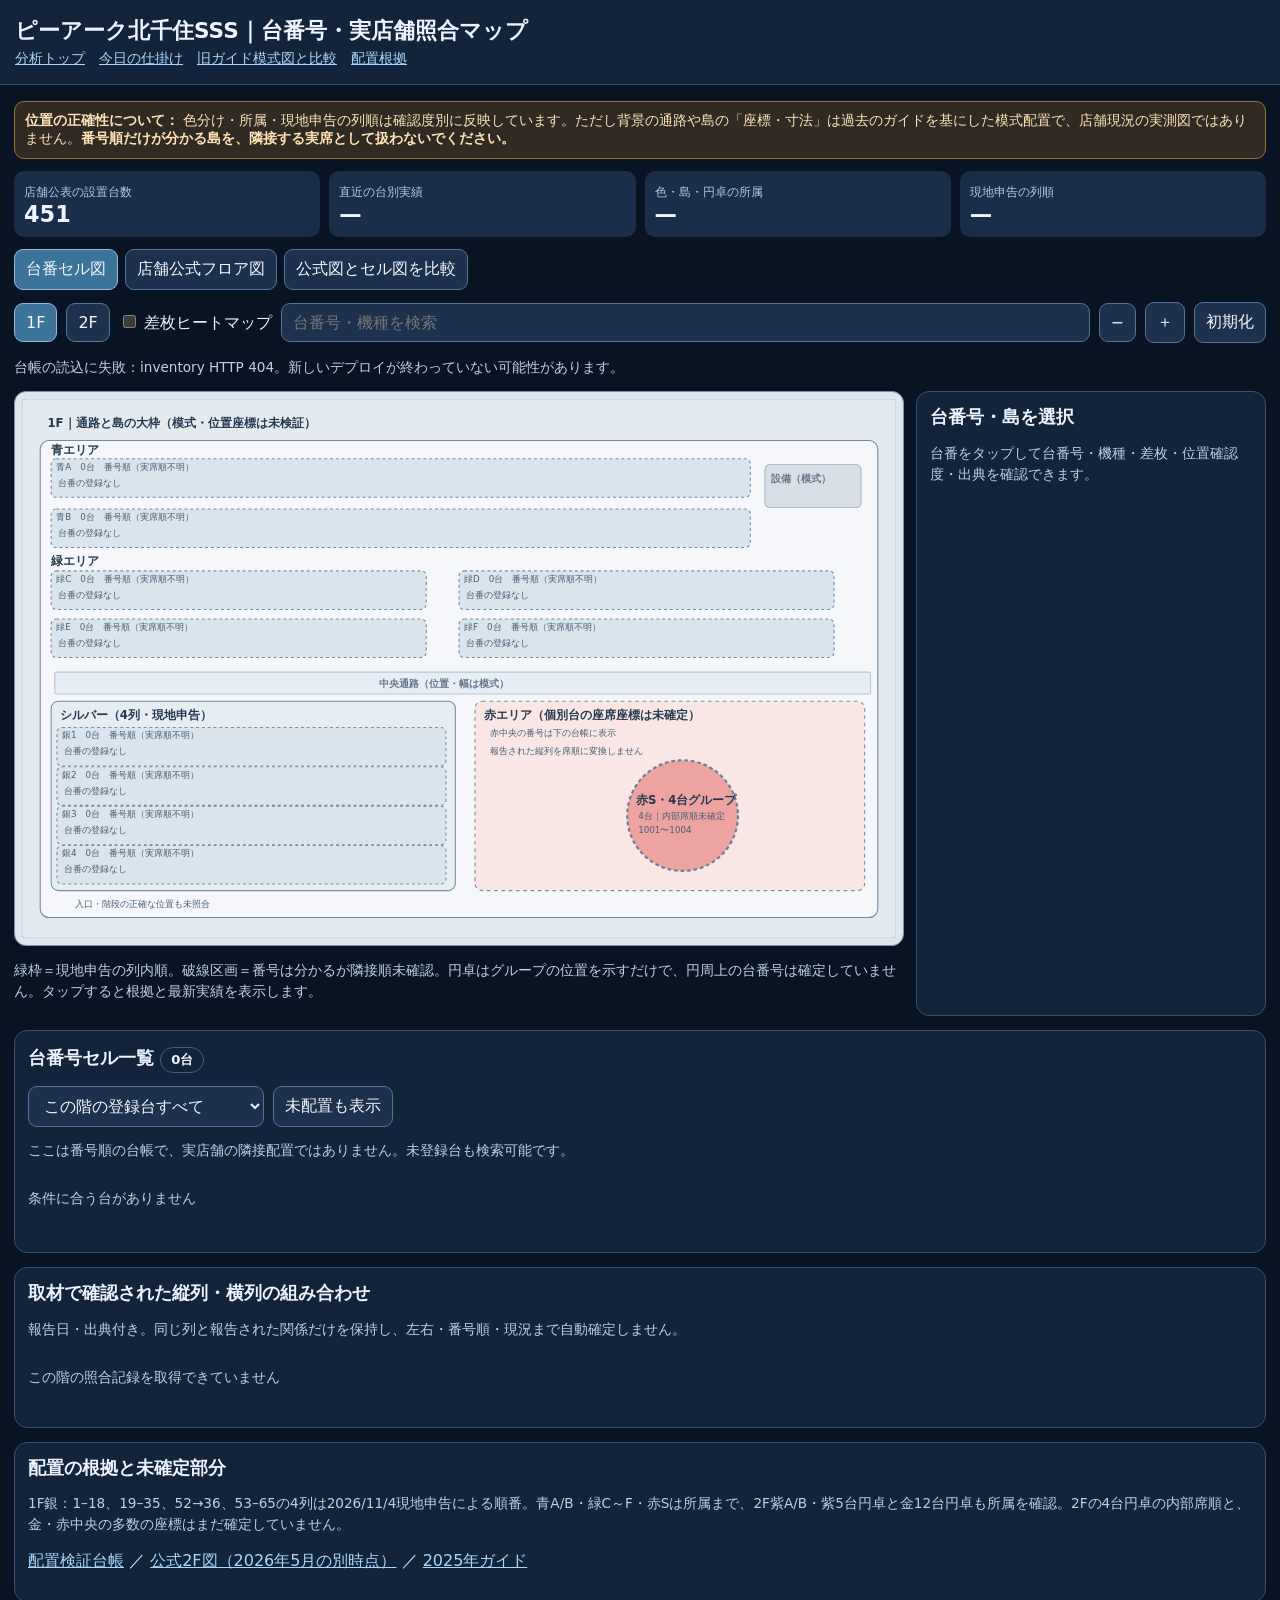
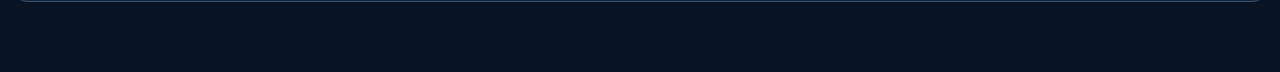
==== public/floor-map.html @ 0854bd90 "Embed linked original official 1F/2F floor-plan images for accurate aisle geometry comparison" ====
<!doctype html>
<html lang="ja">
<head>
<meta charset="utf-8"><meta name="viewport" content="width=device-width,initial-scale=1">
<meta name="theme-color" content="#0b1425">
<title>北千住SSS｜実店舗照合・台番号島図</title>
<style>
:root{font-family:system-ui,-apple-system,"Noto Sans JP",sans-serif;background:#081424;color:#edf4ff;color-scheme:dark}
*{box-sizing:border-box}body{margin:0}a{color:#a9d5ff}
header{background:#12243a;border-bottom:1px solid #40536d;padding:16px max(15px,calc((100% - 1480px)/2))}
h1{font-size:1.35rem;margin:0 0 5px}h2{font-size:1.1rem;margin:0 0 10px}
nav{display:flex;gap:14px;flex-wrap:wrap;font-size:.86rem}
main{max-width:1480px;margin:auto;padding:16px 14px 70px}
.caption,.note{color:#bfd0e4;font-size:.85rem;line-height:1.55}
.pill{display:inline-block;border:1px solid #435e7e;border-radius:99px;padding:3px 10px;margin:3px 3px 3px 0;font-size:.82rem}
.panel{border:1px solid #36506d;background:#12243a;border-radius:13px;padding:13px}
.metrics{display:grid;grid-template-columns:repeat(4,minmax(0,1fr));gap:9px;margin:12px 0}
.metric{border-radius:10px;padding:10px;background:#192e49}.metric b{font-size:1.4rem;display:block;font-variant-numeric:tabular-nums}.metric small{font-size:.75rem;color:#b6cae1}
.toolbar{display:flex;align-items:center;gap:9px;flex-wrap:wrap;margin-bottom:12px}
button,input,select{font:inherit;background:#1b314d;color:#f4f7ff;border:1px solid #557396;border-radius:9px;padding:9px 11px}
button{cursor:pointer}button.active{background:#3c7399;border-color:#8eb9de}button:disabled{opacity:.5}
input[type=search]{min-width:180px;flex:1}
.layout{display:grid;grid-template-columns:minmax(0,1fr) minmax(260px,350px);gap:12px}
.map-wrap{background:#dce6ee;color:#293e54;overflow:auto;border:1px solid #7890a8;border-radius:12px;padding:7px}
svg{display:block;min-width:860px;width:100%;height:auto;touch-action:pan-x pan-y}
.group-line{stroke:#7e92a7;stroke-width:1.2;stroke-dasharray:5 4}
.cell{cursor:pointer;outline:none}.cell rect{stroke:#f4f8ff;stroke-width:.9}
.cell:hover rect,.cell:focus rect{stroke:#142333;stroke-width:2.4}
.cell text{font-size:11px;font-weight:750;pointer-events:none;fill:#11263b}
.cell.field rect{stroke:#168c63;stroke-width:1.5}
.cell.selected rect{stroke:#e68514;stroke-width:3}
.group-caption{font-size:16px;fill:#23394e;font-weight:800}
.group-small{font-size:12px;fill:#465d73}
.room-label{font-size:14px;fill:#64768a;font-weight:750}
.warning{background:#302a23;border:1px solid #98743a;border-radius:10px;padding:10px;color:#ffe3b6;margin-bottom:12px;font-size:.87rem}
[hidden]{display:none!important}
.modebar{display:flex;gap:7px;margin:7px 0 12px;flex-wrap:wrap}
.guide-compare{border:1px solid #4d6581;border-radius:12px;padding:12px;background:#12243a}
.guide-compare iframe{width:100%;height:60vh;min-height:450px;border:1px solid #6e869e;background:#dce6ee}
.official-figure{margin:0;padding:5px;background:#e4e8ee;border-radius:10px;text-align:center}
.official-figure img{display:block;width:100%;max-width:1100px;margin:0 auto;height:auto;border-radius:6px}
.official-figure figcaption{padding:8px;color:#43556e;font-size:12px}
.guide-compare details{margin-top:10px}.guide-compare summary{cursor:pointer}

#detail{min-height:190px}#detail h2{margin-top:0}
.detail-line{margin:8px 0;border-bottom:1px solid #304860;padding-bottom:6px}
.tablewrap{max-height:540px;overflow:auto}
.arrange-cards{display:grid;grid-template-columns:repeat(auto-fit,minmax(290px,1fr));gap:9px;margin:12px 0}
.arrange-card{border:1px dashed #526b88;background:#12253c;border-radius:10px;padding:11px}
.arrange-card strong{font-size:.9rem}
.arrange-card .numbers{margin:7px 0;font-variant-numeric:tabular-nums;font-weight:700;word-break:break-word}
.seat-groups{display:grid;grid-template-columns:repeat(auto-fit,minmax(300px,1fr));gap:12px;margin-top:12px}
.seat-card{background:#13253c;border:1px solid #3e5775;border-radius:12px;padding:12px}
.seat-card h3{font-size:.95rem;margin:0 0 5px}
.chips{display:flex;gap:4px;flex-wrap:wrap}
.seat-chip{min-width:42px;padding:5px 7px;font-size:.82rem;font-weight:700}
.seat-chip.field{border-color:#4ecaa1}.seat-chip.guide{border-style:dashed}
.seat-chip.none{opacity:.65}
.chip-selected{outline:2px solid #ffbe55}
#unmapped{margin-top:12px}
.small{font-size:.78rem}.good{color:#79dfb6}.warn{color:#ffda8f}
legend{display:block;font-size:.8rem}
@media(max-width:950px){.layout{grid-template-columns:1fr}.metrics{grid-template-columns:repeat(2,minmax(0,1fr))}}
</style>
</head>
<body>
<header><h1>ピーアーク北千住SSS｜台番号・実店舗照合マップ</h1>
<nav><a href="index.html">分析トップ</a><a href="morning.html">今日の仕掛け</a><a href="floor-map-guide.html">旧ガイド模式図と比較</a><a href="https://github.com/mibu-33/kitasenju-sss-analytics/blob/main/data/placement_evidence.json" target="_blank" rel="noopener">配置根拠</a></nav></header>
<main>
<div class="warning"><b>位置の正確性について：</b> 色分け・所属・現地申告の列順は確認度別に反映しています。ただし背景の通路や島の「座標・寸法」は過去のガイドを基にした模式配置で、店舗現況の実測図ではありません。<b>番号順だけが分かる島を、隣接する実席として扱わないでください。</b></div>
<div class="metrics">
<div class="metric"><small>店舗公表の設置台数</small><b id="total">451</b></div>
<div class="metric"><small>直近の台別実績</small><b id="observed">—</b></div>
<div class="metric"><small>色・島・円卓の所属</small><b id="mapped">—</b></div>
<div class="metric"><small>現地申告の列順</small><b id="field">—</b></div>
</div>
<div class="modebar"><button id="mode-cells" class="active">台番セル図</button><button id="mode-guide">店舗公式フロア図</button><button id="mode-compare">公式図とセル図を比較</button></div>
<div class="toolbar">
<button id="floor1" class="active">1F</button><button id="floor2">2F</button>
<label><input type="checkbox" id="heat"> 差枚ヒートマップ</label>
<input id="search" type="search" inputmode="numeric" placeholder="台番号・機種を検索">
<button id="zoomout" title="縮小">−</button><button id="zoomin" title="拡大">＋</button>
<button id="reset">初期化</button>
</div>
<p class="caption" id="update">台別データを読み込み中…</p>
<div class="layout" id="cell-layout">
<section>
<div class="map-wrap" id="mapwrap"><svg id="map" viewBox="0 0 1200 740" role="img" aria-label="エビデンス別に表現したトリエスの店舗構成模式図"></svg></div>
<p class="note">緑枠＝現地申告の列内順。破線区画＝番号は分かるが隣接順未確認。円卓はグループの位置を示すだけで、円周上の台番号は確定していません。タップすると根拠と最新実績を表示します。</p>
</section>
<aside class="panel" id="detail"><h2>台番号・島を選択</h2><p class="note">台番をタップして台番号・機種・差枚・位置確認度・出典を確認できます。</p></aside>
</div>
<section class="guide-compare" id="guide-layout" hidden>
<h2>店舗公式Xに掲載されたフロア図（掲載時点の参考資料）</h2>
<p class="caption">店が公開した島と通路の形をそのまま参照します。<b>2026年11月の現況を保証する図ではありません。</b> 公式図に記載された機種名・配置は掲載時点の情報であり、最新の台番号・機種は台別実績で別途確認します。</p>
<figure class="official-figure"><a id="official-image-link" target="_blank" rel="noopener noreferrer" href="https://x.com/Kitasenjusss/status/2066121201462968359"><img id="official-image" src="https://pbs.twimg.com/media/HKxWSCUacAAU62Q.jpg" loading="lazy" alt="ピーアーク北千住SSS公式 1F フロア図。島形状・通路を参照。"></a><figcaption id="official-caption">1F 店舗公式のフロア図。現況確認は別途必要。</figcaption></figure>
<p><a id="official-post-link" href="https://x.com/Kitasenjusss/status/2066121201462968359" target="_blank" rel="noopener noreferrer">公式の元投稿を開く</a>（画像が表示されない場合もこちらで確認）</p>
<details><summary>旧ガイドベースの模式図も確認する</summary>
<p class="caption">2025年のガイドを参考に再描画した旧図。物理的な台番順を証明する資料ではありません。</p>
<iframe title="比較用・旧ガイド模式図" id="guide-frame" src="floor-map-guide.html" loading="lazy"></iframe>
</details>
</section>
<section class="panel" style="margin-top:14px">
<h2>台番号セル一覧 <span id="listcount" class="pill"></span></h2>
<div class="toolbar"><select id="filter"><option value="all">この階の登録台すべて</option><option value="field">列順を現地で確認</option><option value="group">所属のみ確認（席順不明）</option><option value="unknown">位置不明（全階）</option></select><button id="showall">未配置も表示</button></div>
<p class="caption">ここは番号順の台帳で、実店舗の隣接配置ではありません。未登録台も検索可能です。</p>
<div class="seat-groups" id="groups"></div><div id="unmapped-ranges" style="margin-top:16px"></div>
</section>
<section class="panel" style="margin-top:14px" id="arrange-section">
<h2>取材で確認された縦列・横列の組み合わせ</h2><p class="caption">報告日・出典付き。同じ列と報告された関係だけを保持し、左右・番号順・現況まで自動確定しません。</p><div id="arrangements" class="arrange-cards"></div>
</section>
<section class="panel" style="margin-top:14px">
<h2>配置の根拠と未確定部分</h2>
<p class="caption">1F銀：1–18、19–35、52→36、53–65の4列は2026/11/4現地申告による順番。青A/B・緑C～F・赤Sは所属まで、2F紫A/B・紫5台円卓と金12台円卓も所属を確認。2Fの4台円卓の内部席順と、金・赤中央の多数の座標はまだ確定していません。</p>
<p><a href="https://github.com/mibu-33/kitasenju-sss-analytics/blob/main/data/layout_sources.json" target="_blank" rel="noopener">配置検証台帳</a> ／ <a href="https://x.com/Kitasenjusss/status/2053440543062147221" target="_blank" rel="noopener">公式2F図（2026年5月の別時点）</a> ／ <a href="https://note.com/cozy_fowl8277/n/na874d5c4a382" target="_blank" rel="noopener">2025年ガイド</a></p>
</section>
</main>
<script>
(function(){
'use strict';
var NS='http://www.w3.org/2000/svg',map=document.getElementById('map'),inv=null,seats=[],byNumber=new Map(),floor='1F',heat=false,zoom=1,selected=null,query='',filter='all',reported=[],rangeOnly=null;
var $=id=>document.getElementById(id),viewMode='cells';
var palette={silver:'#abb9c9',blue:'#8dc6f8',green:'#9bd695',red:'#eda4a1',purple:'#c8a9ee',gold:'#efd58d'};
function svg(tag,props,txt){var n=document.createElementNS(NS,tag);Object.keys(props||{}).forEach(function(k){n.setAttribute(k,props[k])});if(txt!==undefined)n.textContent=String(txt);return n}
function add(p,tag,props,txt){var n=svg(tag,props,txt);p.appendChild(n);return n}
function rect(p,x,y,w,h,fill,stroke,dash,r){return add(p,'rect',{x:x,y:y,width:w,height:h,rx:r||5,fill:fill,stroke:stroke||'#526980','stroke-width':1.5,'stroke-dasharray':dash||'none'})}
function text(p,x,y,v,cls,color){return add(p,'text',{x:x,y:y,class:cls||'group-small',fill:color||'#23394e'},v)}
function groupFrame(x,y,w,h,name,fill,tag){var g=add(map,'g',{});rect(g,x,y,w,h,fill,'#7890a8',tag==='verified'?'none':'5 5',10);text(g,x+12,y+24,name,'group-caption');return g}
function entry(number){return byNumber.get(Number(number))||{number:Number(number),position_level:'unmapped'}}
function tooltip(n){var e=entry(n);return n+'番｜'+(e.machine||'機種不明')+'｜'+(e.corridor||e.zone||'位置未確認')+'｜'+(e.position_level||'未登録')}
function color(e){if(!heat)return palette[e.zone]||'#bdc8d6';var d=Number(e.diff);if(e.diff==null||!Number.isFinite(d))return '#a9b8c9';if(d>=3000)return '#c3a8fb';if(d>=1000)return '#ffc270';if(d>=0)return '#92e0b3';if(d>=-1000)return '#f6b3ac';return '#f27784'}
function drawSeat(p,n,x,y,w,h,forced){var e=entry(n),g=add(p,'g',{class:'cell '+(e.position_level==='on-site-row-order'?'field':'')+(selected===n?' selected':''),tabindex:'0',role:'button','aria-label':tooltip(n)});
rect(g,x,y,w,h,color(e),forced?'#159869':'#e5edf2','none',3);
add(g,'text',{x:x+w/2,y:y+h/2+4.2,'text-anchor':'middle'},n);
add(g,'title',{},tooltip(n));g.addEventListener('click',function(){choose(n)});
g.addEventListener('keydown',function(ev){if(ev.key==='Enter'||ev.key===' '){ev.preventDefault();choose(n)}});
return g}
function groupData(label){return seats.filter(function(x){return x.floor===floor&&x.corridor===label}).sort(function(a,b){return (a.order==null?999:a.order)-(b.order==null?999:b.order)||a.number-b.number})}
function drawStrip(label,x,y,w,opts){
 opts=opts||{};var rows=groupData(label),g=add(map,'g',{}),isField=rows.length&&rows.every(function(r){return r.position_level==='on-site-row-order'});
 rect(g,x,y,w,53,palette[rows[0]?.zone]||'#dae4ec',isField?'#2d9b73':'#758ca5',isField?'none':'4 4',7);
 text(g,x+7,y+15,label+'　'+rows.length+'台'+(isField?'　現地列順':'　番号順（実席順不明）'),'group-small');
 if(!rows.length){text(g,x+9,y+37,'台番の登録なし','group-small');return}
 var gap=2,cw=(w-14-gap*(rows.length-1))/rows.length;
 rows.forEach(function(r,i){drawSeat(g,r.number,x+7+i*(cw+gap),y+21,cw,26,isField)});
 g.addEventListener('dblclick',function(){chooseGroup(label)});
}
function circleGroup(label,x,y,r,zone,details,n){
 var g=add(map,'g',{role:'button',tabindex:'0'});add(g,'circle',{cx:x,cy:y,r:r,fill:palette[zone],stroke:'#697f93','stroke-width':3,'stroke-dasharray':'5 4'});
 text(g,x-r+12,y-16,label,'group-caption');
 text(g,x-r+15,y+4,n+'台｜内部席順未確定','group-small');
 text(g,x-r+15,y+24,details,'group-small');
 g.addEventListener('click',function(){chooseGroup(label)});g.addEventListener('keydown',function(ev){if(ev.key==='Enter'){chooseGroup(label)}});
}
function bgRoom(x,y,w,h,s){rect(map,x,y,w,h,'#d8dfe6','#a9b9c8','none',7);text(map,x+8,y+24,s,'room-label')}
function base(){map.replaceChildren();rect(map,0,0,1200,740,'#e3eaf0','#c2ced9','none',0);text(map,35,39,floor+'｜通路と島の大枠（模式・位置座標は未検証）','group-caption');}
function draw1(){
 base();rect(map,25,57,1150,655,'#f5f7fa','#738ba3','none',12);
 text(map,40,75,'青エリア','group-caption');drawStrip('青A',40,82,960);drawStrip('青B',40,151,960);
 text(map,40,228,'緑エリア','group-caption');drawStrip('緑C',40,236,515);drawStrip('緑D',600,236,515);drawStrip('緑E',40,302,515);drawStrip('緑F',600,302,515);
 rect(map,45,375,1120,30,'#e8eef5','#b9c6d5','none',2);text(map,490,396,'中央通路（位置・幅は模式）','room-label');
 groupFrame(40,415,555,260,'シルバー（4列・現地申告）','#e6edf3','verified');
 drawStrip('銀1',48,451,534);drawStrip('銀2',48,505,534);drawStrip('銀3',48,559,534);drawStrip('銀4',48,613,534);
 groupFrame(622,415,535,260,'赤エリア（個別台の座席座標は未確定）','#f9e6e5','unknown');
 text(map,642,463,'赤中央の番号は下の台帳に表示','group-small');
 text(map,642,488,'報告された縦列を席順に変換しません','group-small');
 circleGroup('赤S・4台グループ',907,572,76,'red','1001〜1004',4);
 bgRoom(1020,90,132,59,'設備（模式）');text(map,73,698,'入口・階段の正確な位置も未照合','group-small');
}
function draw2(){
 base();rect(map,25,57,1150,655,'#f5f7fa','#738ba3','none',12);
 groupFrame(40,90,485,575,'紫エリア（A/B・5台円卓）','#efe4fb','unknown');
 drawStrip('紫A',51,145,466);drawStrip('紫B',51,219,466);
 circleGroup('紫5台円卓',280,447,110,'purple','1013〜1017',5);
 text(map,62,602,'紫A/Bの番号順は実座席順ではありません','group-small');
 groupFrame(560,90,590,575,'金エリア（現行席順は未確定）','#fcf2d8','unknown');
 circleGroup('4台円卓の一群',730,219,76,'gold','1005〜1008：位置未確定',4);
 circleGroup('4台円卓の別群',959,219,76,'gold','1009〜1012：位置未確定',4);
 circleGroup('金12台円卓',862,449,112,'gold','2001〜2012：グループ確認',12);
 text(map,586,606,'金の通常島・未確定台は下のセル一覧に収録','group-small');
 text(map,586,634,'円卓の場所と台番の対応・内部の席順は別途確認が必要','group-small');
 text(map,76,694,'このページは「番号と根拠」を優先し、実席の座標を捏造しません','group-small');
}
function chooseGroup(label){
 var val=groupData(label),other=[];
 if(label.indexOf('赤S')===0)other=[1001,1002,1003,1004];
 if(label==='紫5台円卓')other=[1013,1014,1015,1016,1017];
 if(label==='金12台円卓')other=Array.from({length:12},function(_,i){return 2001+i});
 if(label==='4台円卓の一群')other=[1005,1006,1007,1008];
 if(label==='4台円卓の別群')other=[1009,1010,1011,1012];
 var names=(val.length?val.map(function(x){return x.number}):other);
 $('detail').innerHTML='';
 var h=document.createElement('h2');h.textContent=label;$('detail').append(h);
 var p=document.createElement('p');p.className='note';p.textContent='所属台番：'+(names.length?names.join('・'):'未登録')+'。この表示から個別座席の向きや隣接関係は確定できません。';$('detail').append(p);
 var chips=document.createElement('div');chips.className='chips';names.forEach(function(n){var b=document.createElement('button');b.className='seat-chip';b.textContent=n;b.onclick=function(){choose(n)};chips.appendChild(b)});$('detail').append(chips);
}
function choose(n){selected=Number(n);var e=entry(n);if(e.floor&&floor!==e.floor)floor=e.floor;renderFloor();
 var box=$('detail');box.replaceChildren();var title=document.createElement('h2');title.textContent=e.number+'番'+(e.machine?'｜'+e.machine:'');box.append(title);
 var fields=[
 ['実績日',e.recorded_for_date||'記録なし'],['差枚',e.diff==null?'未取得':(e.diff>0?'+':'')+Number(e.diff).toLocaleString()+'枚'],['G数',e.games==null?'未取得':Number(e.games).toLocaleString()+'G'],['所属',e.floor?e.floor+'／'+(e.zone||'')+'／'+(e.corridor||'島未特定'):'階・島・座席未確認'],['座席確度',e.position_level==='on-site-row-order'?'現地申告の列順あり（座標未確定）':e.position_level==='group-only'?'色・島・円卓のみ。席順不明':'位置の登録なし']
 ];fields.forEach(function(pair){var p=document.createElement('div');p.className='detail-line';var b=document.createElement('b');b.textContent=pair[0]+'：';p.append(b,document.createTextNode(pair[1]));box.append(p)});
 var note=document.createElement('p');note.className='note';note.textContent=e.note||'この台番の個別位置根拠は未登録。';box.append(note);
 if(e.source){var source=document.createElement('p');source.className='small';source.textContent='根拠：'+e.source;box.append(source)}
 var ref=document.createElement('a');ref.href='https://github.com/mibu-33/kitasenju-sss-analytics/blob/main/data/areas.json';ref.target='_blank';ref.rel='noopener';ref.textContent='台番号の根拠を開く';box.append(ref);
}
function isVisible(e){
 if(filter==='unknown')return e.position_level==='unmapped';
 if(e.floor!==floor)return false;
 if(filter==='field')return e.position_level==='on-site-row-order';
 if(filter==='group')return e.position_level==='group-only';
 return e.position_level!=='unmapped';
}
function renderList(){
 var matched=seats.filter(isVisible).filter(function(e){return (!rangeOnly||(e.number>=rangeOnly[0]&&e.number<=rangeOnly[1]))&&(!query||String(e.number).includes(query)||String(e.machine||'').toLowerCase().includes(query.toLowerCase()))});
 var groups=new Map();
 matched.forEach(function(e){var key=e.position_level==='unmapped'?'位置未確認':(e.corridor||e.zone||'所属未確認');if(!groups.has(key))groups.set(key,[]);groups.get(key).push(e)});
 $('listcount').textContent=matched.length+'台';var root=$('groups');root.replaceChildren();
 Array.from(groups.keys()).sort(function(a,b){return a.localeCompare(b,'ja')}).forEach(function(key){
  var rows=groups.get(key).sort(function(a,b){return (a.order??999)-(b.order??999)||a.number-b.number});
  var section=document.createElement('div');section.className='seat-card';
  var h=document.createElement('h3');h.textContent=key+'｜'+rows.length+'台';section.append(h);
  var chips=document.createElement('div');chips.className='chips';
  rows.forEach(function(e){var b=document.createElement('button');b.className='seat-chip '+(e.position_level==='on-site-row-order'?'field':e.position_level==='unmapped'?'none':'guide')+(selected===e.number?' chip-selected':'');b.textContent=e.number;b.title=tooltip(e.number);b.onclick=function(){choose(e.number)};chips.append(b)});section.append(chips);root.append(section);
 });
 if(!groups.size){var p=document.createElement('p');p.className='note';p.textContent='条件に合う台がありません';root.append(p)}
}
function renderRanges(){
 var root=$('unmapped-ranges');if(!root||!inv)return;root.replaceChildren();
 var title=document.createElement('h3');title.textContent='位置未確定の台番号帯（要照合）';root.append(title);
 var p=document.createElement('p');p.className='caption';p.textContent='連番でも実店舗の隣接を保証しません。1F/2Fの表示は台番帯による仮の階候補です。';root.append(p);
 var chips=document.createElement('div');chips.className='chips';
 (inv.unmapped_ranges||[]).forEach(function(x){
  var btn=document.createElement('button');btn.className='seat-chip';btn.style.minWidth='100px';
  btn.textContent=(x.start===x.end?String(x.start):x.start+'–'+x.end)+' ('+x.count+') '+(x.floor_hint||'階不明')+'候補';
  btn.onclick=function(){rangeOnly=[x.start,x.end];filter='unknown';$('filter').value='unknown';query='';$('search').value='';renderList();$('groups').scrollIntoView({behavior:'smooth',block:'start'})};
  chips.append(btn);
 });root.append(chips);
}
function renderArrangements(){
 var root=$('arrangements');if(!root)return;root.replaceChildren();
 var list=reported.filter(function(x){return x.floor===floor}).sort(function(a,b){return b.date.localeCompare(a.date)});
 if(!list.length){var p=document.createElement('p');p.className='note';p.textContent='この階の照合記録を取得できていません';root.append(p);return}
 list.forEach(function(x){
  var section=document.createElement('div');section.className='arrange-card';
  var head=document.createElement('strong');head.textContent=x.date+'｜'+x.label;section.append(head);
  var p=document.createElement('p');p.className='numbers';p.textContent=(x.machine_numbers||[]).join('・');section.append(p);
  var note=document.createElement('p');note.className='caption';note.textContent=x.kind==='vertical'?'取材上の縦列報告／席順未確定':x.kind==='horizontal'?'取材上の横列報告／席順未確定':'取材上のまとまり／席順未確定';section.append(note);
  if(x.source_url){var a=document.createElement('a');a.href=x.source_url;a.textContent='報告元';a.target='_blank';a.rel='noopener noreferrer';section.append(a)}
  root.append(section);
 });
}
function renderFloor(){
 $('floor1').classList.toggle('active',floor==='1F');$('floor2').classList.toggle('active',floor==='2F');
 if(floor==='1F')draw1();else draw2();renderList();renderArrangements();
}
function syncGuide(){
 var images={
 '1F':{url:'https://pbs.twimg.com/media/HKxWSCUacAAU62Q.jpg',post:'https://x.com/Kitasenjusss/status/2066121201462968359'},
 '2F':{url:'https://pbs.twimg.com/media/HH9JSkFaQAAZhHq.jpg',post:'https://x.com/Kitasenjusss/status/2053440543062147221'}
 };
 var source=images[floor],img=$('official-image');
 if(img&&img.src!==source.url){img.src=source.url;img.alt='ピーアーク北千住SSS公式 '+floor+' フロア図';}
 $('official-image-link').href=source.post;$('official-post-link').href=source.post;
 $('official-caption').textContent=floor+'｜店舗公式X掲載のフロア図（別時点の資料。2026年11月現在の全台配置は未検証）';
 var fr=$('guide-frame');
 try{if(fr&&fr.contentDocument){var b=fr.contentDocument.getElementById(floor==='1F'?'btn1':'btn2');if(b)b.click()}}catch(e){}
}
function setView(mode){
 viewMode=mode;
 ['cells','guide','compare'].forEach(function(k){$('mode-'+k).classList.toggle('active',mode===k)});
 $('cell-layout').hidden=mode==='guide';$('guide-layout').hidden=mode==='cells';
 if(mode!=='cells')syncGuide();
}
['cells','guide','compare'].forEach(function(k){$('mode-'+k).onclick=function(){setView(k)}});
$('guide-frame').addEventListener('load',syncGuide);
function setFloor(f){floor=f;selected=null;renderFloor();syncGuide();$('detail').innerHTML='<h2>'+f+' の台番号を選択</h2><p class="note">位置と根拠の違いを区別して表示しています。</p>'}
$('floor1').onclick=function(){setFloor('1F')};$('floor2').onclick=function(){setFloor('2F')};
$('search').oninput=function(){rangeOnly=null;query=this.value.trim();if(/^\d+$/.test(query)&&byNumber.has(Number(query))){choose(Number(query))}else renderList()};
$('filter').onchange=function(){rangeOnly=null;filter=this.value;renderList()};
$('showall').onclick=function(){rangeOnly=null;filter='unknown';$('filter').value='unknown';renderList();$('groups').scrollIntoView({behavior:'smooth',block:'start'})};
$('heat').onchange=function(){heat=this.checked;renderFloor()};
$('zoomin').onclick=function(){zoom=Math.min(2.4,zoom+.2);map.style.width=Math.round(100*zoom)+'%';map.style.minWidth=Math.round(860*zoom)+'px'};
$('zoomout').onclick=function(){zoom=Math.max(.7,zoom-.2);map.style.width=Math.round(100*zoom)+'%';map.style.minWidth=Math.round(860*zoom)+'px'};
$('reset').onclick=function(){zoom=1;map.style.width='100%';map.style.minWidth='860px';$('search').value='';query='';selected=null;rangeOnly=null;filter='all';$('filter').value='all';heat=false;$('heat').checked=false;renderFloor()};
fetch('data/floor_inventory.json?t='+Date.now()).then(function(r){if(!r.ok)throw Error('inventory HTTP '+r.status);return r.json()}).then(function(data){
 inv=data;seats=Array.isArray(data.seats)?data.seats:[];byNumber=new Map(seats.map(function(e){return [Number(e.number),e]}));
 $('total').textContent=data.store_advertised_seat_count||451;$('observed').textContent=data.observed_seat_count??'—';$('mapped').textContent=data.registered_layout_seat_count??'—';$('field').textContent=data.observed_row_order_count??'—';
 $('update').textContent='実績基準日：'+(data.data_date||'未取得')+'｜位置確認237台のうち座席順まで確認したのは銀65台。'+(data.unmapped_on_latest_date??'—')+'台は最新の台別実績にあるが島の位置未登録。';
 renderFloor();renderRanges();
 }).catch(function(err){$('update').textContent='台帳の読込に失敗：'+err.message+'。新しいデプロイが終わっていない可能性があります。';renderFloor()});
fetch('data/placement_evidence.json?t='+Date.now()).then(function(r){if(!r.ok)throw Error(r.status);return r.json()}).then(function(data){reported=data.reported_arrangements||[];renderArrangements()}).catch(function(){reported=[];renderArrangements()});
})();
</script>
</body></html>
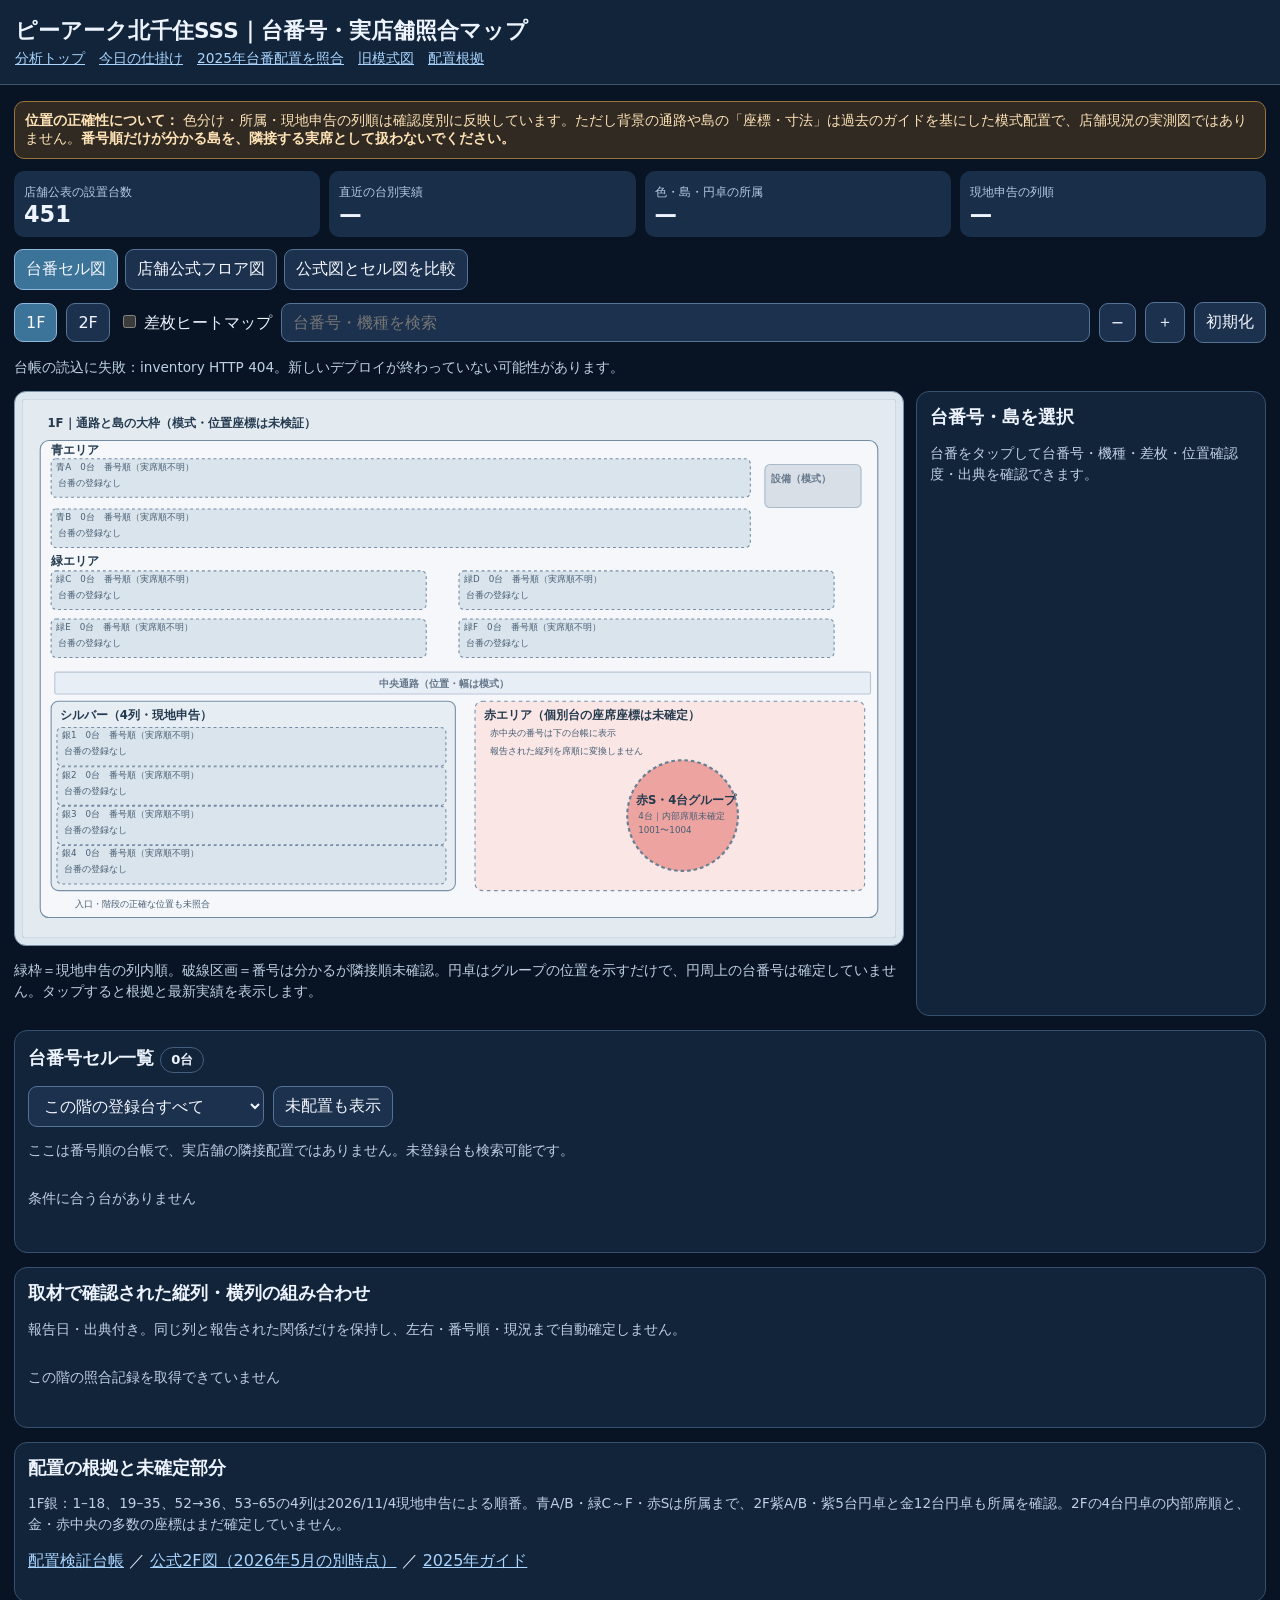
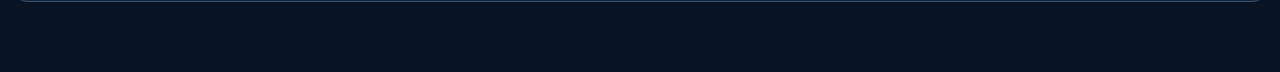
==== commit 65d99aca: "Link provenance-labeled historical 2025 seat-by-seat comparison from floor map" ====
--- a/public/floor-map.html
+++ b/public/floor-map.html
@@ -65,7 +65,7 @@
 </head>
 <body>
 <header><h1>ピーアーク北千住SSS｜台番号・実店舗照合マップ</h1>
-<nav><a href="index.html">分析トップ</a><a href="morning.html">今日の仕掛け</a><a href="floor-map-guide.html">旧ガイド模式図と比較</a><a href="https://github.com/mibu-33/kitasenju-sss-analytics/blob/main/data/placement_evidence.json" target="_blank" rel="noopener">配置根拠</a></nav></header>
+<nav><a href="index.html">分析トップ</a><a href="morning.html">今日の仕掛け</a><a href="legacy-seat-layout.html">2025年台番配置を照合</a> <a href="floor-map-guide.html">旧模式図</a><a href="https://github.com/mibu-33/kitasenju-sss-analytics/blob/main/data/placement_evidence.json" target="_blank" rel="noopener">配置根拠</a></nav></header>
 <main>
 <div class="warning"><b>位置の正確性について：</b> 色分け・所属・現地申告の列順は確認度別に反映しています。ただし背景の通路や島の「座標・寸法」は過去のガイドを基にした模式配置で、店舗現況の実測図ではありません。<b>番号順だけが分かる島を、隣接する実席として扱わないでください。</b></div>
 <div class="metrics">
@@ -95,6 +95,7 @@
 <p class="caption">店が公開した島と通路の形をそのまま参照します。<b>2026年11月の現況を保証する図ではありません。</b> 公式図に記載された機種名・配置は掲載時点の情報であり、最新の台番号・機種は台別実績で別途確認します。</p>
 <figure class="official-figure"><a id="official-image-link" target="_blank" rel="noopener noreferrer" href="https://x.com/Kitasenjusss/status/2066121201462968359"><img id="official-image" src="https://pbs.twimg.com/media/HKxWSCUacAAU62Q.jpg" loading="lazy" alt="ピーアーク北千住SSS公式 1F フロア図。島形状・通路を参照。"></a><figcaption id="official-caption">1F 店舗公式のフロア図。現況確認は別途必要。</figcaption></figure>
 <p><a id="official-post-link" href="https://x.com/Kitasenjusss/status/2066121201462968359" target="_blank" rel="noopener noreferrer">公式の元投稿を開く</a>（画像が表示されない場合もこちらで確認）</p>
+<p><a href="legacy-seat-layout.html" target="_blank" rel="noopener">2025年ガイドを台番号セル化して差枚と比較する（旧配置・参考）</a></p>
 <details><summary>旧ガイドベースの模式図も確認する</summary>
 <p class="caption">2025年のガイドを参考に再描画した旧図。物理的な台番順を証明する資料ではありません。</p>
 <iframe title="比較用・旧ガイド模式図" id="guide-frame" src="floor-map-guide.html" loading="lazy"></iframe>
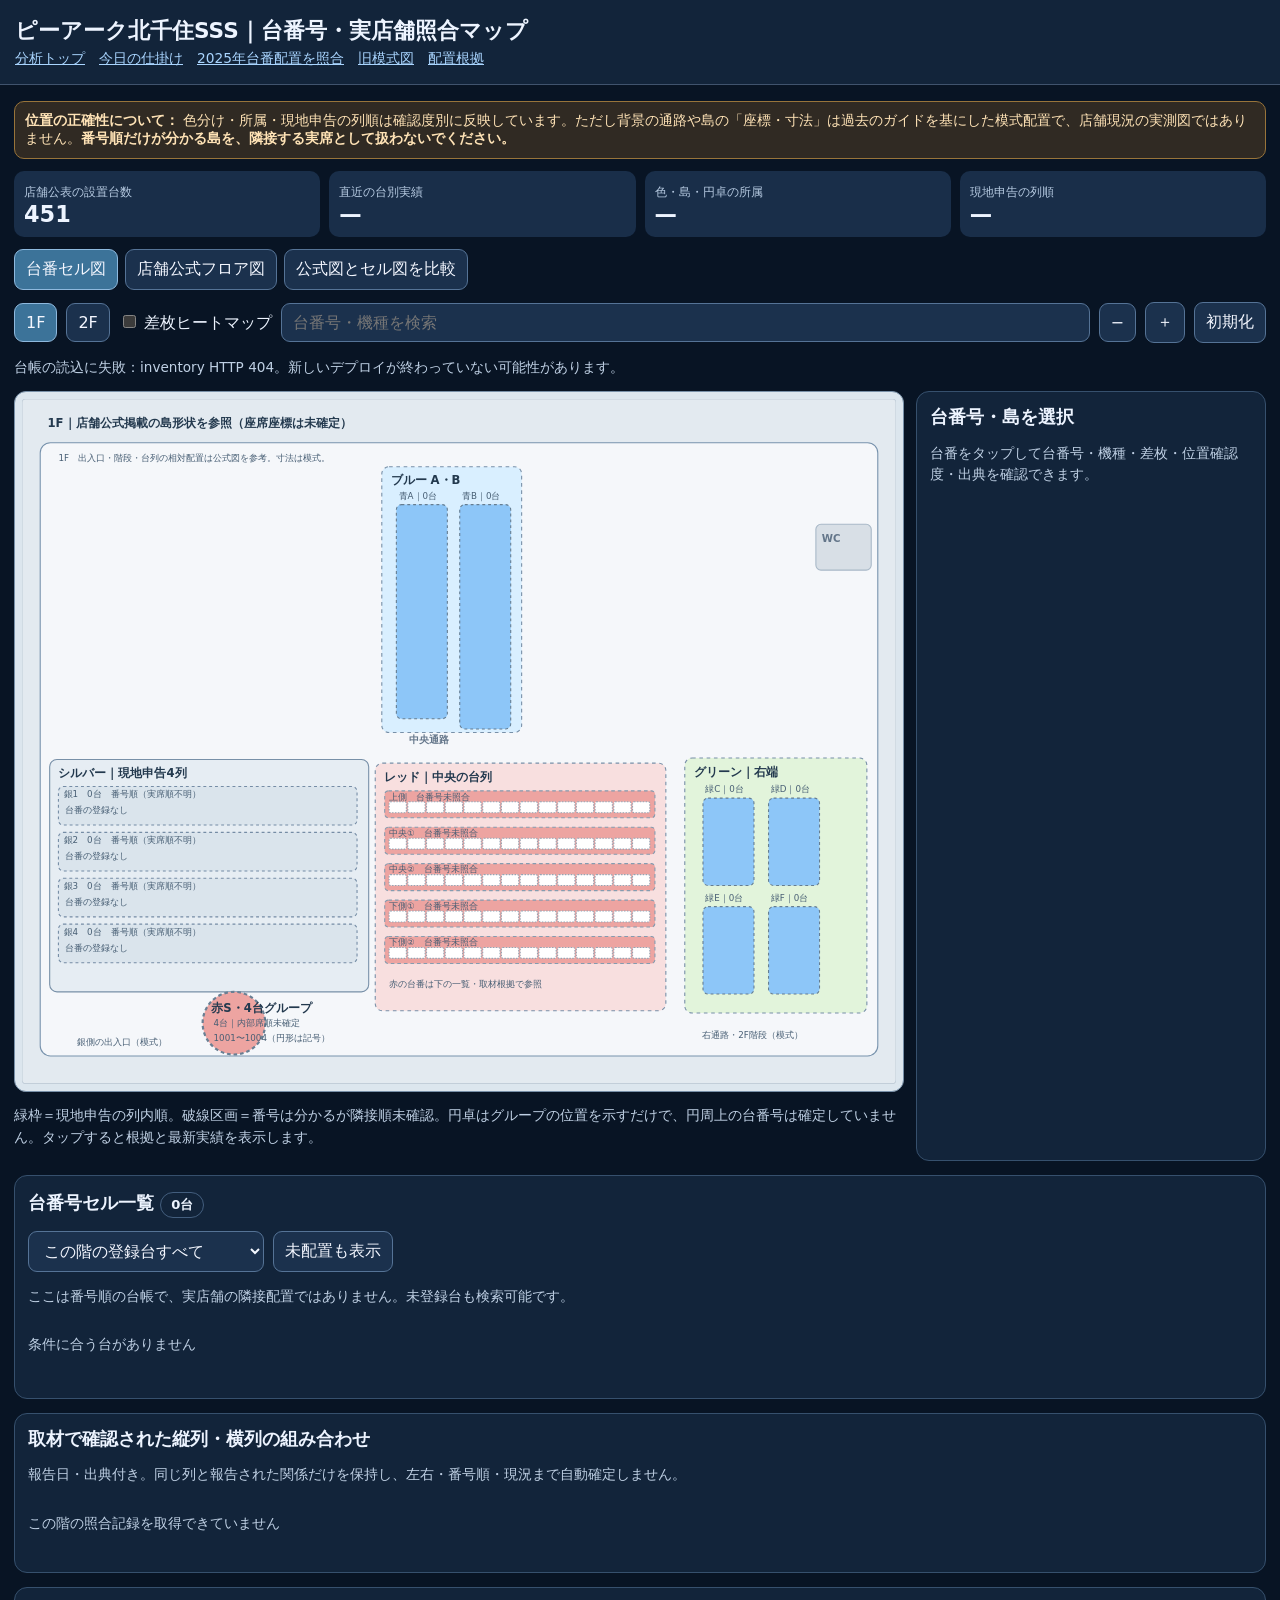
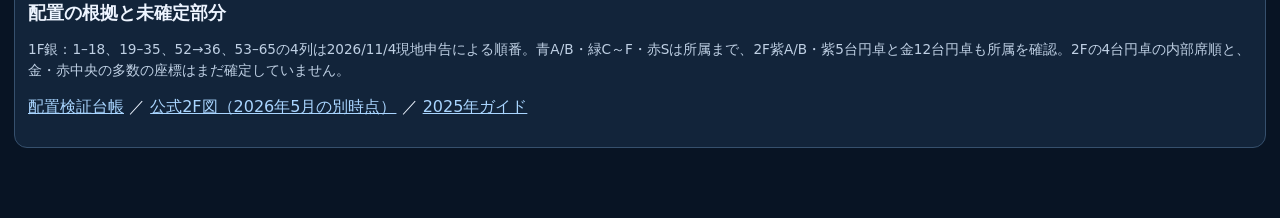
==== commit 90c610b6: "Realign 1F and 2F schematic island shapes to official visual topology while leaving unverified seat " ====
--- a/public/floor-map.html
+++ b/public/floor-map.html
@@ -85,7 +85,7 @@
 <p class="caption" id="update">台別データを読み込み中…</p>
 <div class="layout" id="cell-layout">
 <section>
-<div class="map-wrap" id="mapwrap"><svg id="map" viewBox="0 0 1200 740" role="img" aria-label="エビデンス別に表現したトリエスの店舗構成模式図"></svg></div>
+<div class="map-wrap" id="mapwrap"><svg id="map" viewBox="0 0 1200 940" role="img" aria-label="エビデンス別に表現したトリエスの店舗構成模式図"></svg></div>
 <p class="note">緑枠＝現地申告の列内順。破線区画＝番号は分かるが隣接順未確認。円卓はグループの位置を示すだけで、円周上の台番号は確定していません。タップすると根拠と最新実績を表示します。</p>
 </section>
 <aside class="panel" id="detail"><h2>台番号・島を選択</h2><p class="note">台番をタップして台番号・機種・差枚・位置確認度・出典を確認できます。</p></aside>
@@ -154,33 +154,88 @@
  g.addEventListener('click',function(){chooseGroup(label)});g.addEventListener('keydown',function(ev){if(ev.key==='Enter'){chooseGroup(label)}});
 }
 function bgRoom(x,y,w,h,s){rect(map,x,y,w,h,'#d8dfe6','#a9b9c8','none',7);text(map,x+8,y+24,s,'room-label')}
-function base(){map.replaceChildren();rect(map,0,0,1200,740,'#e3eaf0','#c2ced9','none',0);text(map,35,39,floor+'｜通路と島の大枠（模式・位置座標は未検証）','group-caption');}
+function base(){map.replaceChildren();rect(map,0,0,1200,940,'#e3eaf0','#c2ced9','none',0);text(map,35,39,floor+'｜店舗公式掲載の島形状を参照（座席座標は未確定）','group-caption');}
+function verticalStrip(label,x,y,h,reverse){
+ const rows=groupData(label),g=add(map,'g',{}),zone=rows[0]?.zone||'blue',w=70;
+ if(reverse)rows.reverse();
+ rect(g,x,y,w,h,palette[zone]||'#dfebf3','#657d91','4 4',7);
+ text(g,x+3,y-8,label+'｜'+rows.length+'台','group-small');
+ if(!rows.length)return;
+ const top=5,part=(h-top*2)/rows.length;
+ rows.forEach(function(r,i){drawSeat(g,r.number,x+7,y+top+i*part,w-14,Math.max(7,part-1),false)});
+}
+function emptyBench(x,y,w,n,zone,label){
+ const g=add(map,'g',{}),color=palette[zone]||'#becddd';
+ rect(g,x,y,w,37,color,'#849cb0','5 4',5);
+ const gap=2,cw=(w-13-gap*(n-1))/n;
+ for(let i=0;i<n;i++){rect(g,x+6+i*(cw+gap),y+15,cw,15,'#ffffff','#93a4b4','2 2',2)}
+ text(g,x+6,y+12,label+'　台番号未照合','group-small');
+}
+function emptyColumn(x,y,h,n,zone,label){
+ const g=add(map,'g',{}),color=palette[zone]||'#becddd';
+ rect(g,x,y,40,h,color,'#849cb0','4 4',5);
+ text(g,x-1,y-8,label,'group-small');
+ const gap=2,ch=(h-12-gap*(n-1))/n;
+ for(let i=0;i<n;i++)rect(g,x+5,y+6+i*(ch+gap),30,ch,'#ffffff','#93a4b4','2 2',2);
+}
 function draw1(){
- base();rect(map,25,57,1150,655,'#f5f7fa','#738ba3','none',12);
- text(map,40,75,'青エリア','group-caption');drawStrip('青A',40,82,960);drawStrip('青B',40,151,960);
- text(map,40,228,'緑エリア','group-caption');drawStrip('緑C',40,236,515);drawStrip('緑D',600,236,515);drawStrip('緑E',40,302,515);drawStrip('緑F',600,302,515);
- rect(map,45,375,1120,30,'#e8eef5','#b9c6d5','none',2);text(map,490,396,'中央通路（位置・幅は模式）','room-label');
- groupFrame(40,415,555,260,'シルバー（4列・現地申告）','#e6edf3','verified');
- drawStrip('銀1',48,451,534);drawStrip('銀2',48,505,534);drawStrip('銀3',48,559,534);drawStrip('銀4',48,613,534);
- groupFrame(622,415,535,260,'赤エリア（個別台の座席座標は未確定）','#f9e6e5','unknown');
- text(map,642,463,'赤中央の番号は下の台帳に表示','group-small');
- text(map,642,488,'報告された縦列を席順に変換しません','group-small');
- circleGroup('赤S・4台グループ',907,572,76,'red','1001〜1004',4);
- bgRoom(1020,90,132,59,'設備（模式）');text(map,73,698,'入口・階段の正確な位置も未照合','group-small');
+ base();rect(map,25,60,1150,842,'#f5f7fa','#7893ad','none',14);
+ text(map,50,85,'1F　出入口・階段・台列の相対配置は公式図を参考。寸法は模式。','group-small');
+ // Official image positions: Blue A/B two parallel vertical banks at upper center.
+ groupFrame(494,93,192,365,'ブルー A・B','#d9efff','unknown');
+ verticalStrip('青A',514,145,294,true);
+ verticalStrip('青B',601,145,308,false);
+ text(map,532,472,'中央通路','room-label');
+ // Bottom-left Silver: four physical bands, the only zone with reported row order.
+ groupFrame(38,495,438,319,'シルバー｜現地申告4列','#e6edf3','verified');
+ drawStrip('銀1',50,532,410);
+ drawStrip('銀2',50,595,410);
+ drawStrip('銀3',50,658,410);
+ drawStrip('銀4',50,721,410);
+ // Center red is intentionally unnumbered pending source verification.
+ groupFrame(485,500,399,340,'レッド｜中央の台列','#f8dfdf','unknown');
+ emptyBench(498,538,371,14,'red','上側');
+ emptyBench(498,588,371,14,'red','中央①');
+ emptyBench(498,638,371,14,'red','中央②');
+ emptyBench(498,688,371,14,'red','下側①');
+ emptyBench(498,738,371,14,'red','下側②');
+ text(map,504,807,'赤の台番は下の一覧・取材根拠で参照','group-small');
+ // Source shows the Red-S 4-seat independent island on bottom left.
+ circleGroup('赤S・4台グループ',291,857,43,'red','1001〜1004（円形は記号）',4);
+ // Green C/D upper and E/F lower, by official 1F block shape on right.
+ groupFrame(910,493,250,350,'グリーン｜右端','#e2f4db','unknown');
+ verticalStrip('緑C',935,548,120,false);
+ verticalStrip('緑D',1025,548,120,true);
+ verticalStrip('緑E',935,697,120,false);
+ verticalStrip('緑F',1025,697,120,true);
+ bgRoom(1090,172,76,63,'WC');
+ text(map,75,887,'銀側の出入口（模式）','group-small');
+ text(map,934,877,'右通路・2F階段（模式）','group-small');
 }
 function draw2(){
- base();rect(map,25,57,1150,655,'#f5f7fa','#738ba3','none',12);
- groupFrame(40,90,485,575,'紫エリア（A/B・5台円卓）','#efe4fb','unknown');
- drawStrip('紫A',51,145,466);drawStrip('紫B',51,219,466);
- circleGroup('紫5台円卓',280,447,110,'purple','1013〜1017',5);
- text(map,62,602,'紫A/Bの番号順は実座席順ではありません','group-small');
- groupFrame(560,90,590,575,'金エリア（現行席順は未確定）','#fcf2d8','unknown');
- circleGroup('4台円卓の一群',730,219,76,'gold','1005〜1008：位置未確定',4);
- circleGroup('4台円卓の別群',959,219,76,'gold','1009〜1012：位置未確定',4);
- circleGroup('金12台円卓',862,449,112,'gold','2001〜2012：グループ確認',12);
- text(map,586,606,'金の通常島・未確定台は下のセル一覧に収録','group-small');
- text(map,586,634,'円卓の場所と台番の対応・内部の席順は別途確認が必要','group-small');
- text(map,76,694,'このページは「番号と根拠」を優先し、実席の座標を捏造しません','group-small');
+ base();rect(map,25,60,1150,842,'#f5f7fa','#7893ad','none',14);
+ text(map,50,85,'2F　パープル左側・ゴールド中央〜右側。円卓の内部座席順は未確定。','group-small');
+ // Purple A/B is the distinctive L-shaped island at left on the official floor image.
+ groupFrame(37,210,285,465,'パープル｜左端L字','#ebdef8','unknown');
+ drawStrip('紫B',52,254,250);
+ drawStrip('紫A',52,321,250);
+ circleGroup('紫5台円卓',183,529,77,'purple','1013〜1017：席順未確定',5);
+ // Gold follows the main upper horizontal and right L-shaped service corridor.
+ groupFrame(342,137,815,736,'ゴールド｜中央・右側','#fff0c6','unknown');
+ emptyBench(369,214,315,12,'gold','左上横列');
+ emptyBench(715,214,418,17,'gold','右上横列');
+ emptyBench(710,264,422,17,'gold','右中段');
+ emptyColumn(381,287,210,10,'gold','左縦');
+ emptyBench(720,389,405,17,'gold','右側長列');
+ emptyBench(720,440,405,17,'gold','右側対向列');
+ circleGroup('4台円卓の一群',628,352,69,'gold','1005〜1008：位置対応未確定',4);
+ circleGroup('4台円卓の別群',498,678,69,'gold','1009〜1012：位置対応未確定',4);
+ circleGroup('金12台円卓',763,659,91,'gold','2001〜2012：席順未確定',12);
+ emptyBench(920,772,210,11,'gold','右下独立列');
+ emptyBench(600,819,260,13,'gold','最下部列');
+ bgRoom(1081,332,69,59,'WC');
+ bgRoom(389,755,78,62,'階段');
+ text(map,50,884,'入口・階段の位置は公式画像を参照。こちらは縮尺を保証しません。','group-small');
 }
 function chooseGroup(label){
  var val=groupData(label),other=[];
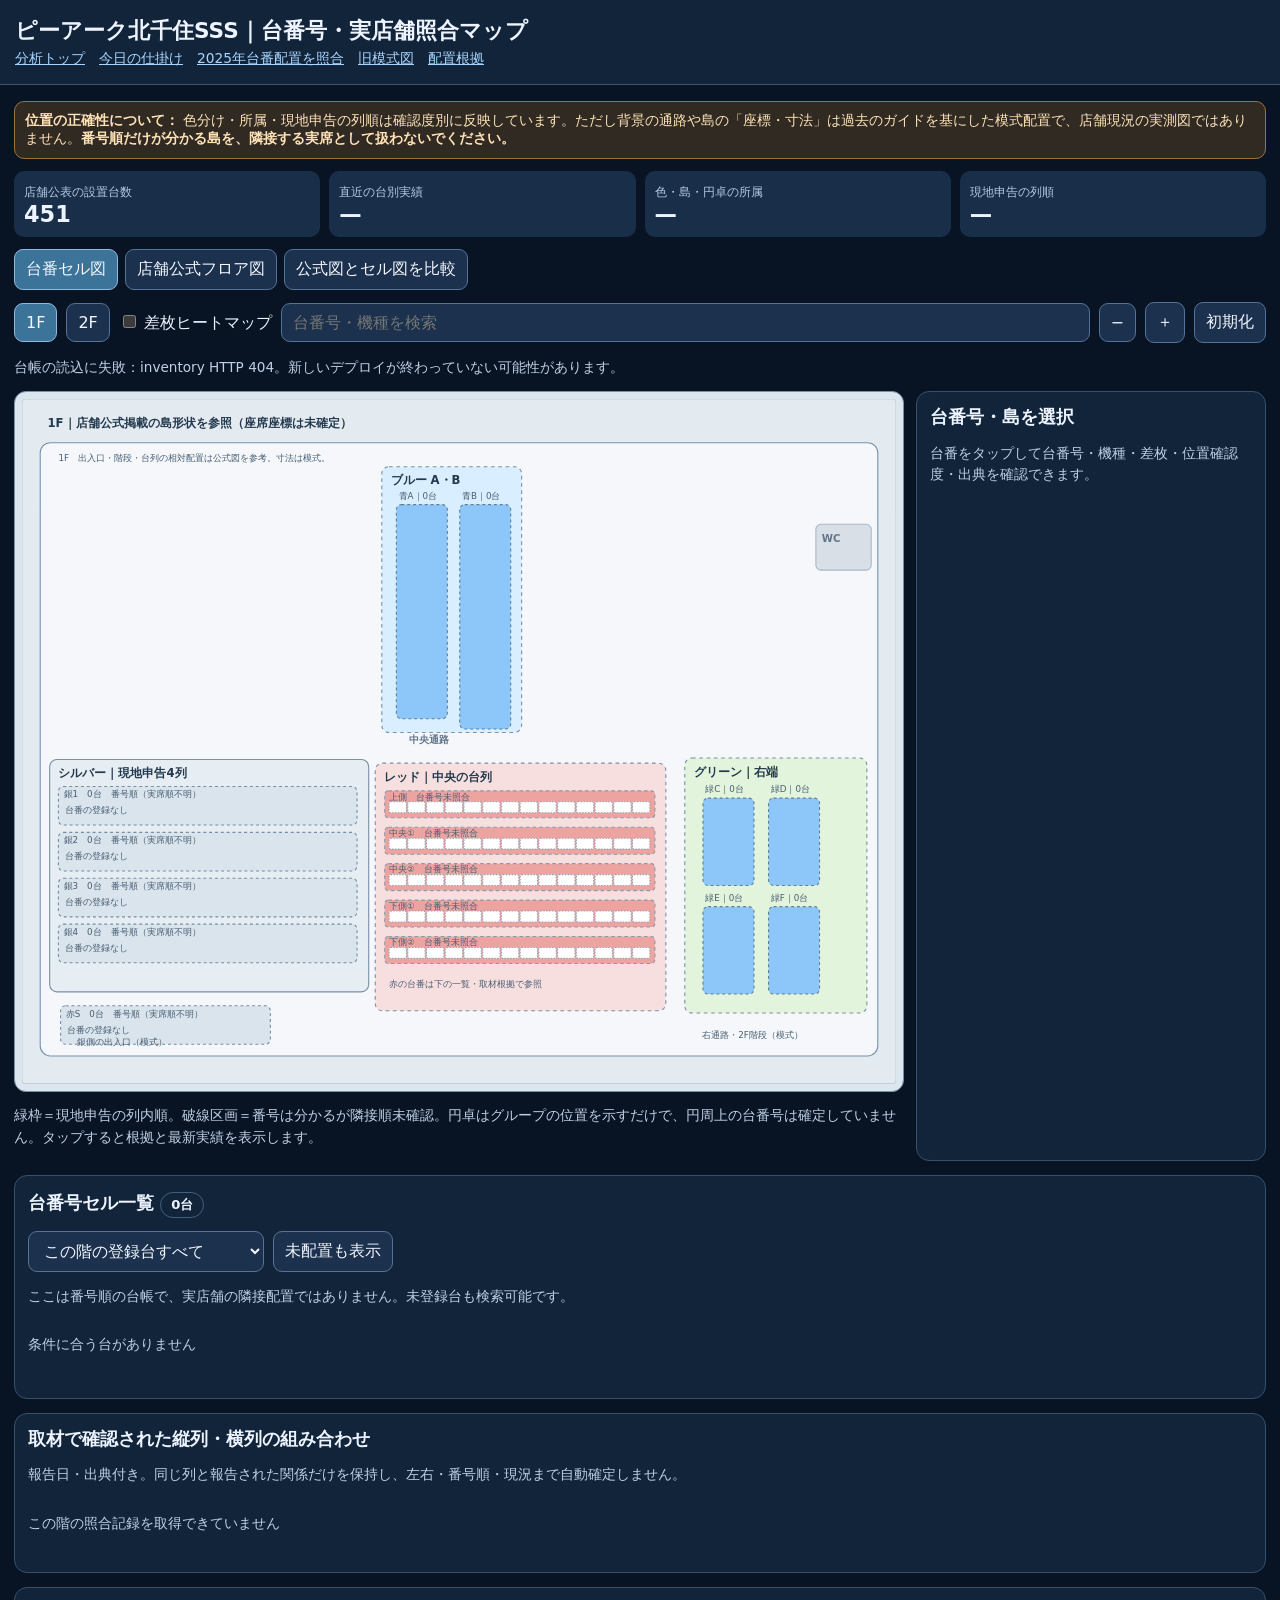
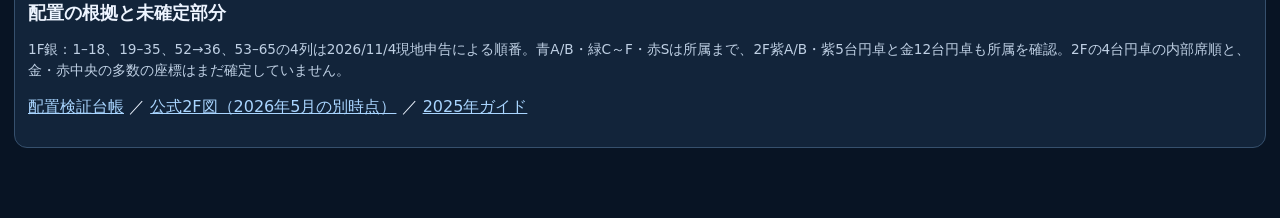
==== commit 29279c27: "Match roundtable relative positions to official 2F diagram and depict red-S as rectangular island" ====
--- a/public/floor-map.html
+++ b/public/floor-map.html
@@ -201,7 +201,7 @@
  emptyBench(498,738,371,14,'red','下側②');
  text(map,504,807,'赤の台番は下の一覧・取材根拠で参照','group-small');
  // Source shows the Red-S 4-seat independent island on bottom left.
- circleGroup('赤S・4台グループ',291,857,43,'red','1001〜1004（円形は記号）',4);
+ drawStrip('赤S',53,833,288);
  // Green C/D upper and E/F lower, by official 1F block shape on right.
  groupFrame(910,493,250,350,'グリーン｜右端','#e2f4db','unknown');
  verticalStrip('緑C',935,548,120,false);
@@ -219,18 +219,18 @@
  groupFrame(37,210,285,465,'パープル｜左端L字','#ebdef8','unknown');
  drawStrip('紫B',52,254,250);
  drawStrip('紫A',52,321,250);
- circleGroup('紫5台円卓',183,529,77,'purple','1013〜1017：席順未確定',5);
+ circleGroup('紫5台円卓',180,475,70,'purple','1013〜1017：席順未確定',5);
  // Gold follows the main upper horizontal and right L-shaped service corridor.
  groupFrame(342,137,815,736,'ゴールド｜中央・右側','#fff0c6','unknown');
  emptyBench(369,214,315,12,'gold','左上横列');
  emptyBench(715,214,418,17,'gold','右上横列');
  emptyBench(710,264,422,17,'gold','右中段');
  emptyColumn(381,287,210,10,'gold','左縦');
- emptyBench(720,389,405,17,'gold','右側長列');
- emptyBench(720,440,405,17,'gold','右側対向列');
- circleGroup('4台円卓の一群',628,352,69,'gold','1005〜1008：位置対応未確定',4);
- circleGroup('4台円卓の別群',498,678,69,'gold','1009〜1012：位置対応未確定',4);
- circleGroup('金12台円卓',763,659,91,'gold','2001〜2012：席順未確定',12);
+ emptyBench(875,380,250,10,'gold','右側長列');
+ emptyBench(875,432,250,10,'gold','右側対向列');
+ circleGroup('4台円卓の一群',744,416,67,'gold','1005〜1008：位置対応未確定',4);
+ circleGroup('4台円卓の別群',570,683,67,'gold','1009〜1012：位置対応未確定',4);
+ circleGroup('金12台円卓',575,485,91,'gold','2001〜2012：席順未確定',12);
  emptyBench(920,772,210,11,'gold','右下独立列');
  emptyBench(600,819,260,13,'gold','最下部列');
  bgRoom(1081,332,69,59,'WC');
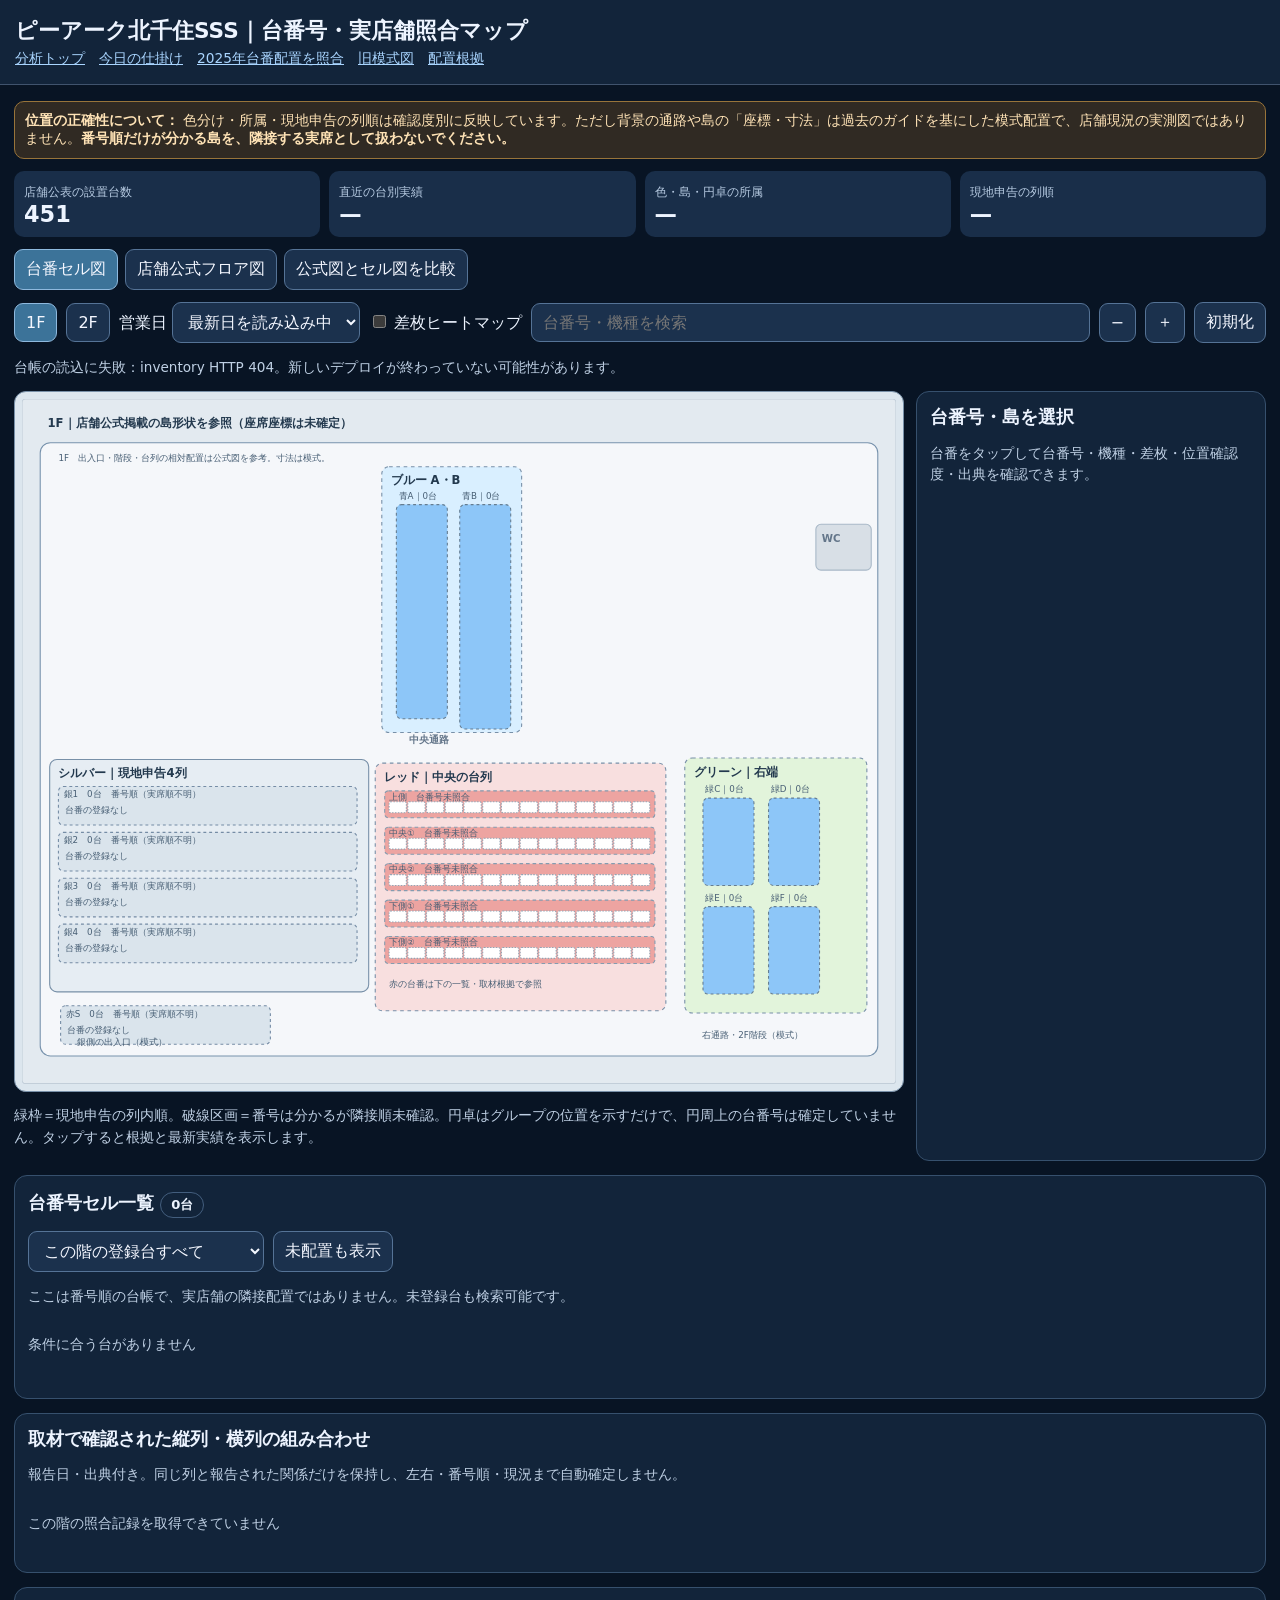
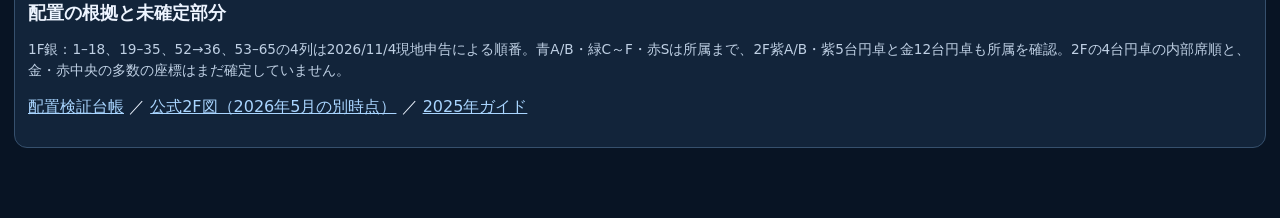
==== commit 2673cf33: "Add on-demand historical date selector to SSS floor-map heatmap with explicit time-specific location" ====
--- a/public/floor-map.html
+++ b/public/floor-map.html
@@ -76,7 +76,7 @@
 </div>
 <div class="modebar"><button id="mode-cells" class="active">台番セル図</button><button id="mode-guide">店舗公式フロア図</button><button id="mode-compare">公式図とセル図を比較</button></div>
 <div class="toolbar">
-<button id="floor1" class="active">1F</button><button id="floor2">2F</button>
+<button id="floor1" class="active">1F</button><button id="floor2">2F</button><label>営業日 <select id="historyDate"><option value="">最新日を読み込み中</option></select></label>
 <label><input type="checkbox" id="heat"> 差枚ヒートマップ</label>
 <input id="search" type="search" inputmode="numeric" placeholder="台番号・機種を検索">
 <button id="zoomout" title="縮小">−</button><button id="zoomin" title="拡大">＋</button>
@@ -119,7 +119,7 @@
 <script>
 (function(){
 'use strict';
-var NS='http://www.w3.org/2000/svg',map=document.getElementById('map'),inv=null,seats=[],byNumber=new Map(),floor='1F',heat=false,zoom=1,selected=null,query='',filter='all',reported=[],rangeOnly=null;
+var NS='http://www.w3.org/2000/svg',map=document.getElementById('map'),inv=null,seats=[],byNumber=new Map(),floor='1F',heat=false,zoom=1,selected=null,query='',filter='all',reported=[],rangeOnly=null,dayDate='',latestDate='',byHistoricalDate=null,historyLoading=null;
 var $=id=>document.getElementById(id),viewMode='cells';
 var palette={silver:'#abb9c9',blue:'#8dc6f8',green:'#9bd695',red:'#eda4a1',purple:'#c8a9ee',gold:'#efd58d'};
 function svg(tag,props,txt){var n=document.createElementNS(NS,tag);Object.keys(props||{}).forEach(function(k){n.setAttribute(k,props[k])});if(txt!==undefined)n.textContent=String(txt);return n}
@@ -127,7 +127,12 @@
 function rect(p,x,y,w,h,fill,stroke,dash,r){return add(p,'rect',{x:x,y:y,width:w,height:h,rx:r||5,fill:fill,stroke:stroke||'#526980','stroke-width':1.5,'stroke-dasharray':dash||'none'})}
 function text(p,x,y,v,cls,color){return add(p,'text',{x:x,y:y,class:cls||'group-small',fill:color||'#23394e'},v)}
 function groupFrame(x,y,w,h,name,fill,tag){var g=add(map,'g',{});rect(g,x,y,w,h,fill,'#7890a8',tag==='verified'?'none':'5 5',10);text(g,x+12,y+24,name,'group-caption');return g}
-function entry(number){return byNumber.get(Number(number))||{number:Number(number),position_level:'unmapped'}}
+function entry(number){
+ var n=Number(number),base=byNumber.get(n)||{number:n,position_level:'unmapped'};
+ if(!dayDate||dayDate===latestDate)return base;
+ var dayRows=byHistoricalDate?.get(dayDate),observed=dayRows?.get(n);
+ return {...base,machine:observed?.machine||null,diff:observed?.diff??null,games:observed?.games??null,recorded_for_date:observed?dayDate:null};
+}
 function tooltip(n){var e=entry(n);return n+'番｜'+(e.machine||'機種不明')+'｜'+(e.corridor||e.zone||'位置未確認')+'｜'+(e.position_level||'未登録')}
 function color(e){if(!heat)return palette[e.zone]||'#bdc8d6';var d=Number(e.diff);if(e.diff==null||!Number.isFinite(d))return '#a9b8c9';if(d>=3000)return '#c3a8fb';if(d>=1000)return '#ffc270';if(d>=0)return '#92e0b3';if(d>=-1000)return '#f6b3ac';return '#f27784'}
 function drawSeat(p,n,x,y,w,h,forced){var e=entry(n),g=add(p,'g',{class:'cell '+(e.position_level==='on-site-row-order'?'field':'')+(selected===n?' selected':''),tabindex:'0',role:'button','aria-label':tooltip(n)});
@@ -267,7 +272,7 @@
  return e.position_level!=='unmapped';
 }
 function renderList(){
- var matched=seats.filter(isVisible).filter(function(e){return (!rangeOnly||(e.number>=rangeOnly[0]&&e.number<=rangeOnly[1]))&&(!query||String(e.number).includes(query)||String(e.machine||'').toLowerCase().includes(query.toLowerCase()))});
+ var matched=seats.map(function(e){return entry(e.number)}).filter(isVisible).filter(function(e){return (!rangeOnly||(e.number>=rangeOnly[0]&&e.number<=rangeOnly[1]))&&(!query||String(e.number).includes(query)||String(e.machine||'').toLowerCase().includes(query.toLowerCase()))});
  var groups=new Map();
  matched.forEach(function(e){var key=e.position_level==='unmapped'?'位置未確認':(e.corridor||e.zone||'所属未確認');if(!groups.has(key))groups.set(key,[]);groups.get(key).push(e)});
  $('listcount').textContent=matched.length+'台';var root=$('groups');root.replaceChildren();
@@ -304,6 +309,36 @@
   if(x.source_url){var a=document.createElement('a');a.href=x.source_url;a.textContent='報告元';a.target='_blank';a.rel='noopener noreferrer';section.append(a)}
   root.append(section);
  });
+}
+function loadHistoryForDay(date){
+ if(!date||date===latestDate){dayDate=latestDate;renderFloor();updateDateNote();return}
+ if(byHistoricalDate&&byHistoricalDate.has(date)){dayDate=date;renderFloor();updateDateNote();return}
+ if(historyLoading){historyLoading.then(function(){loadHistoryForDay(date)});return}
+ $('update').textContent='過去の台別実績を読み込み中…';
+ historyLoading=fetch('data/records.json?t='+Date.now()).then(function(r){if(!r.ok)throw Error('台別実績 HTTP '+r.status);return r.json()}).then(function(rows){
+  if(!Array.isArray(rows))throw Error('実績の形式が不正です');
+  byHistoricalDate=new Map();
+  rows.forEach(function(r){if(!r.date||!Number.isFinite(Number(r.number)))return;var map=byHistoricalDate.get(r.date);if(!map){map=new Map();byHistoricalDate.set(r.date,map)}map.set(Number(r.number),r)});
+ }).finally(function(){historyLoading=null});
+ historyLoading.then(function(){dayDate=date;renderFloor();updateDateNote()}).catch(function(e){$('update').textContent='過去実績の取得失敗：'+e.message+'。最新日のみ表示中。'});
+}
+function updateDateNote(){
+ $('update').textContent='表示実績：'+(dayDate||'未取得')+'｜座席の所属確認：237台／現地申告の列順：65台。'
+ +(dayDate!==latestDate?'※現在の位置台帳を過去日に適用した参考表示（当日の実位置を保証しません）。':'')
+ +' 位置未登録：'+(inv?.unmapped_on_latest_date??'—')+'台。';
+}
+function initHistorySelect(){
+ var sel=$('historyDate');if(!sel)return;sel.replaceChildren();
+ function addDate(x){var o=document.createElement('option');o.value=x;o.textContent=x+(x===latestDate?'（最新）':'');sel.append(o)}
+ addDate(latestDate);
+ sel.value=latestDate;
+ fetch('data/summary.json?t='+Date.now()).then(function(r){if(!r.ok)throw Error(r.status);return r.json()}).then(function(s){
+  if(!Array.isArray(s))return;
+  var dates=[...new Set(s.filter(function(x){return x.date&&x.date<=latestDate}).map(function(x){return x.date}))].sort().reverse();
+  if(!dates.includes(latestDate))dates.unshift(latestDate);
+  sel.replaceChildren();dates.forEach(addDate);sel.value=dayDate||latestDate;
+ }).catch(function(){/* latest date remains available */});
+ sel.onchange=function(){loadHistoryForDay(this.value)};
 }
 function renderFloor(){
  $('floor1').classList.toggle('active',floor==='1F');$('floor2').classList.toggle('active',floor==='2F');
@@ -340,9 +375,9 @@
 $('reset').onclick=function(){zoom=1;map.style.width='100%';map.style.minWidth='860px';$('search').value='';query='';selected=null;rangeOnly=null;filter='all';$('filter').value='all';heat=false;$('heat').checked=false;renderFloor()};
 fetch('data/floor_inventory.json?t='+Date.now()).then(function(r){if(!r.ok)throw Error('inventory HTTP '+r.status);return r.json()}).then(function(data){
  inv=data;seats=Array.isArray(data.seats)?data.seats:[];byNumber=new Map(seats.map(function(e){return [Number(e.number),e]}));
- $('total').textContent=data.store_advertised_seat_count||451;$('observed').textContent=data.observed_seat_count??'—';$('mapped').textContent=data.registered_layout_seat_count??'—';$('field').textContent=data.observed_row_order_count??'—';
+ latestDate=dayDate=data.data_date||'';$('total').textContent=data.store_advertised_seat_count||451;$('observed').textContent=data.observed_seat_count??'—';$('mapped').textContent=data.registered_layout_seat_count??'—';$('field').textContent=data.observed_row_order_count??'—';
  $('update').textContent='実績基準日：'+(data.data_date||'未取得')+'｜位置確認237台のうち座席順まで確認したのは銀65台。'+(data.unmapped_on_latest_date??'—')+'台は最新の台別実績にあるが島の位置未登録。';
- renderFloor();renderRanges();
+ renderFloor();renderRanges();initHistorySelect();updateDateNote();
  }).catch(function(err){$('update').textContent='台帳の読込に失敗：'+err.message+'。新しいデプロイが終わっていない可能性があります。';renderFloor()});
 fetch('data/placement_evidence.json?t='+Date.now()).then(function(r){if(!r.ok)throw Error(r.status);return r.json()}).then(function(data){reported=data.reported_arrangements||[];renderArrangements()}).catch(function(){reported=[];renderArrangements()});
 })();
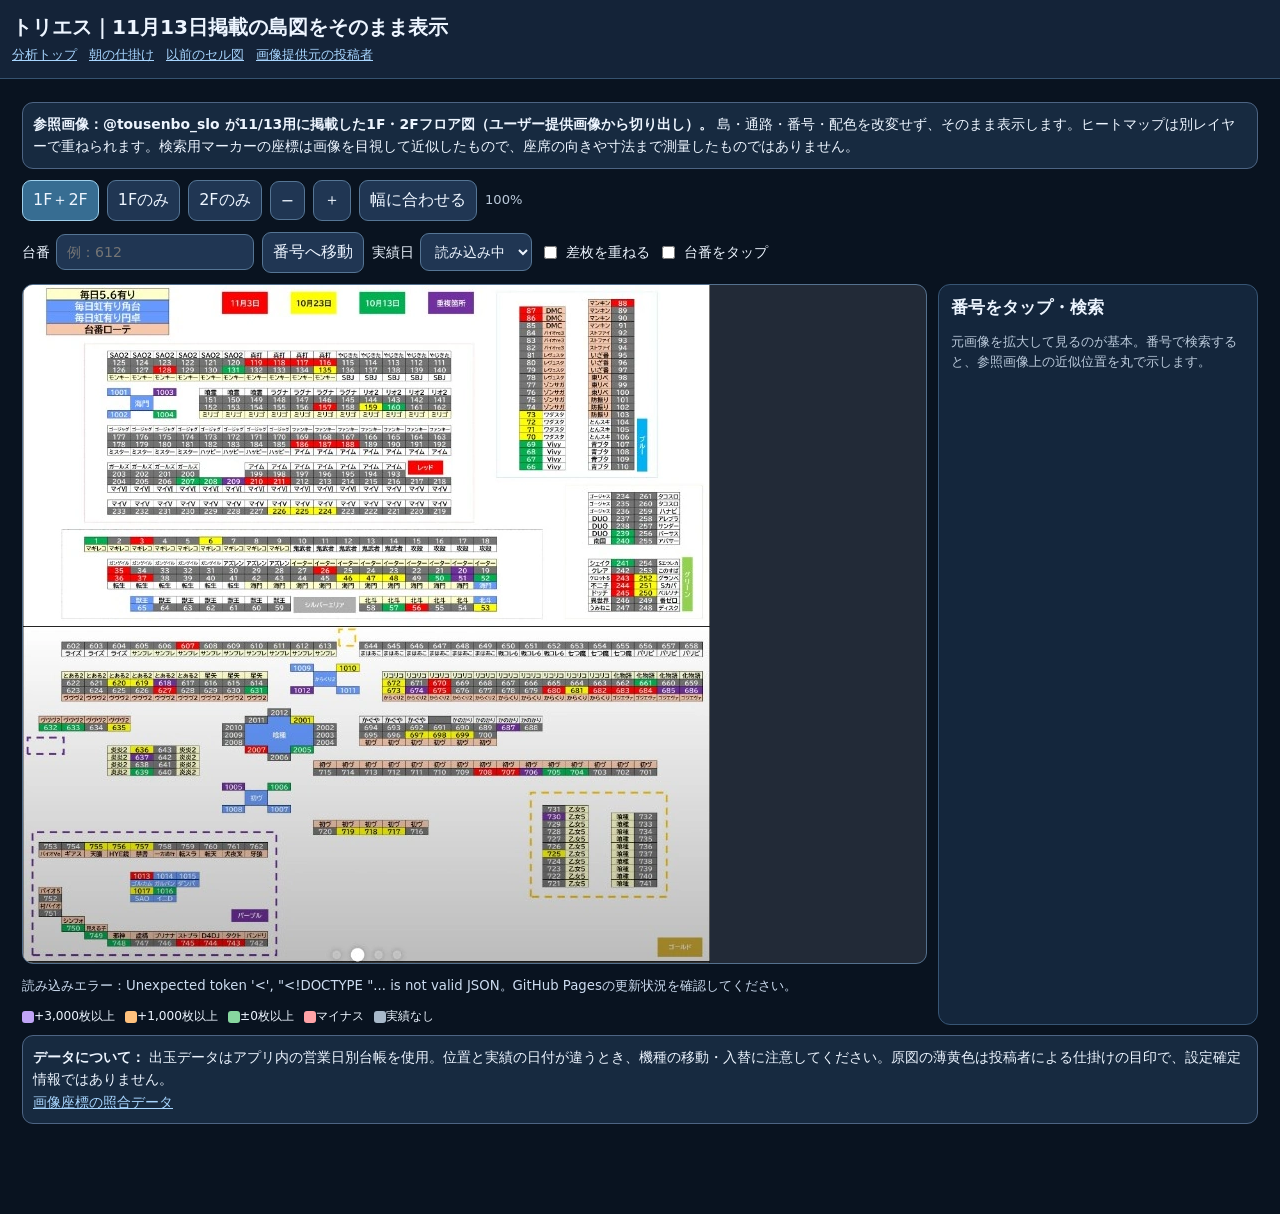
==== commit 5e5a7e60: "Make user-provided Nov13 full-fidelity floor map the default app floor-map destination" ====
--- a/public/floor-map.html
+++ b/public/floor-map.html
@@ -1,385 +1 @@
-<!doctype html>
-<html lang="ja">
-<head>
-<meta charset="utf-8"><meta name="viewport" content="width=device-width,initial-scale=1">
-<meta name="theme-color" content="#0b1425">
-<title>北千住SSS｜実店舗照合・台番号島図</title>
-<style>
-:root{font-family:system-ui,-apple-system,"Noto Sans JP",sans-serif;background:#081424;color:#edf4ff;color-scheme:dark}
-*{box-sizing:border-box}body{margin:0}a{color:#a9d5ff}
-header{background:#12243a;border-bottom:1px solid #40536d;padding:16px max(15px,calc((100% - 1480px)/2))}
-h1{font-size:1.35rem;margin:0 0 5px}h2{font-size:1.1rem;margin:0 0 10px}
-nav{display:flex;gap:14px;flex-wrap:wrap;font-size:.86rem}
-main{max-width:1480px;margin:auto;padding:16px 14px 70px}
-.caption,.note{color:#bfd0e4;font-size:.85rem;line-height:1.55}
-.pill{display:inline-block;border:1px solid #435e7e;border-radius:99px;padding:3px 10px;margin:3px 3px 3px 0;font-size:.82rem}
-.panel{border:1px solid #36506d;background:#12243a;border-radius:13px;padding:13px}
-.metrics{display:grid;grid-template-columns:repeat(4,minmax(0,1fr));gap:9px;margin:12px 0}
-.metric{border-radius:10px;padding:10px;background:#192e49}.metric b{font-size:1.4rem;display:block;font-variant-numeric:tabular-nums}.metric small{font-size:.75rem;color:#b6cae1}
-.toolbar{display:flex;align-items:center;gap:9px;flex-wrap:wrap;margin-bottom:12px}
-button,input,select{font:inherit;background:#1b314d;color:#f4f7ff;border:1px solid #557396;border-radius:9px;padding:9px 11px}
-button{cursor:pointer}button.active{background:#3c7399;border-color:#8eb9de}button:disabled{opacity:.5}
-input[type=search]{min-width:180px;flex:1}
-.layout{display:grid;grid-template-columns:minmax(0,1fr) minmax(260px,350px);gap:12px}
-.map-wrap{background:#dce6ee;color:#293e54;overflow:auto;border:1px solid #7890a8;border-radius:12px;padding:7px}
-svg{display:block;min-width:860px;width:100%;height:auto;touch-action:pan-x pan-y}
-.group-line{stroke:#7e92a7;stroke-width:1.2;stroke-dasharray:5 4}
-.cell{cursor:pointer;outline:none}.cell rect{stroke:#f4f8ff;stroke-width:.9}
-.cell:hover rect,.cell:focus rect{stroke:#142333;stroke-width:2.4}
-.cell text{font-size:11px;font-weight:750;pointer-events:none;fill:#11263b}
-.cell.field rect{stroke:#168c63;stroke-width:1.5}
-.cell.selected rect{stroke:#e68514;stroke-width:3}
-.group-caption{font-size:16px;fill:#23394e;font-weight:800}
-.group-small{font-size:12px;fill:#465d73}
-.room-label{font-size:14px;fill:#64768a;font-weight:750}
-.warning{background:#302a23;border:1px solid #98743a;border-radius:10px;padding:10px;color:#ffe3b6;margin-bottom:12px;font-size:.87rem}
-[hidden]{display:none!important}
-.modebar{display:flex;gap:7px;margin:7px 0 12px;flex-wrap:wrap}
-.guide-compare{border:1px solid #4d6581;border-radius:12px;padding:12px;background:#12243a}
-.guide-compare iframe{width:100%;height:60vh;min-height:450px;border:1px solid #6e869e;background:#dce6ee}
-.official-figure{margin:0;padding:5px;background:#e4e8ee;border-radius:10px;text-align:center}
-.official-figure img{display:block;width:100%;max-width:1100px;margin:0 auto;height:auto;border-radius:6px}
-.official-figure figcaption{padding:8px;color:#43556e;font-size:12px}
-.guide-compare details{margin-top:10px}.guide-compare summary{cursor:pointer}
-
-#detail{min-height:190px}#detail h2{margin-top:0}
-.detail-line{margin:8px 0;border-bottom:1px solid #304860;padding-bottom:6px}
-.tablewrap{max-height:540px;overflow:auto}
-.arrange-cards{display:grid;grid-template-columns:repeat(auto-fit,minmax(290px,1fr));gap:9px;margin:12px 0}
-.arrange-card{border:1px dashed #526b88;background:#12253c;border-radius:10px;padding:11px}
-.arrange-card strong{font-size:.9rem}
-.arrange-card .numbers{margin:7px 0;font-variant-numeric:tabular-nums;font-weight:700;word-break:break-word}
-.seat-groups{display:grid;grid-template-columns:repeat(auto-fit,minmax(300px,1fr));gap:12px;margin-top:12px}
-.seat-card{background:#13253c;border:1px solid #3e5775;border-radius:12px;padding:12px}
-.seat-card h3{font-size:.95rem;margin:0 0 5px}
-.chips{display:flex;gap:4px;flex-wrap:wrap}
-.seat-chip{min-width:42px;padding:5px 7px;font-size:.82rem;font-weight:700}
-.seat-chip.field{border-color:#4ecaa1}.seat-chip.guide{border-style:dashed}
-.seat-chip.none{opacity:.65}
-.chip-selected{outline:2px solid #ffbe55}
-#unmapped{margin-top:12px}
-.small{font-size:.78rem}.good{color:#79dfb6}.warn{color:#ffda8f}
-legend{display:block;font-size:.8rem}
-@media(max-width:950px){.layout{grid-template-columns:1fr}.metrics{grid-template-columns:repeat(2,minmax(0,1fr))}}
-</style>
-</head>
-<body>
-<header><h1>ピーアーク北千住SSS｜台番号・実店舗照合マップ</h1>
-<nav><a href="index.html">分析トップ</a><a href="morning.html">今日の仕掛け</a><a href="legacy-seat-layout.html">2025年台番配置を照合</a> <a href="floor-map-guide.html">旧模式図</a><a href="https://github.com/mibu-33/kitasenju-sss-analytics/blob/main/data/placement_evidence.json" target="_blank" rel="noopener">配置根拠</a></nav></header>
-<main>
-<div class="warning"><b>位置の正確性について：</b> 色分け・所属・現地申告の列順は確認度別に反映しています。ただし背景の通路や島の「座標・寸法」は過去のガイドを基にした模式配置で、店舗現況の実測図ではありません。<b>番号順だけが分かる島を、隣接する実席として扱わないでください。</b></div>
-<div class="metrics">
-<div class="metric"><small>店舗公表の設置台数</small><b id="total">451</b></div>
-<div class="metric"><small>直近の台別実績</small><b id="observed">—</b></div>
-<div class="metric"><small>色・島・円卓の所属</small><b id="mapped">—</b></div>
-<div class="metric"><small>現地申告の列順</small><b id="field">—</b></div>
-</div>
-<div class="modebar"><button id="mode-cells" class="active">台番セル図</button><button id="mode-guide">店舗公式フロア図</button><button id="mode-compare">公式図とセル図を比較</button></div>
-<div class="toolbar">
-<button id="floor1" class="active">1F</button><button id="floor2">2F</button><label>営業日 <select id="historyDate"><option value="">最新日を読み込み中</option></select></label>
-<label><input type="checkbox" id="heat"> 差枚ヒートマップ</label>
-<input id="search" type="search" inputmode="numeric" placeholder="台番号・機種を検索">
-<button id="zoomout" title="縮小">−</button><button id="zoomin" title="拡大">＋</button>
-<button id="reset">初期化</button>
-</div>
-<p class="caption" id="update">台別データを読み込み中…</p>
-<div class="layout" id="cell-layout">
-<section>
-<div class="map-wrap" id="mapwrap"><svg id="map" viewBox="0 0 1200 940" role="img" aria-label="エビデンス別に表現したトリエスの店舗構成模式図"></svg></div>
-<p class="note">緑枠＝現地申告の列内順。破線区画＝番号は分かるが隣接順未確認。円卓はグループの位置を示すだけで、円周上の台番号は確定していません。タップすると根拠と最新実績を表示します。</p>
-</section>
-<aside class="panel" id="detail"><h2>台番号・島を選択</h2><p class="note">台番をタップして台番号・機種・差枚・位置確認度・出典を確認できます。</p></aside>
-</div>
-<section class="guide-compare" id="guide-layout" hidden>
-<h2>店舗公式Xに掲載されたフロア図（掲載時点の参考資料）</h2>
-<p class="caption">店が公開した島と通路の形をそのまま参照します。<b>2026年11月の現況を保証する図ではありません。</b> 公式図に記載された機種名・配置は掲載時点の情報であり、最新の台番号・機種は台別実績で別途確認します。</p>
-<figure class="official-figure"><a id="official-image-link" target="_blank" rel="noopener noreferrer" href="https://x.com/Kitasenjusss/status/2066121201462968359"><img id="official-image" src="https://pbs.twimg.com/media/HKxWSCUacAAU62Q.jpg" loading="lazy" alt="ピーアーク北千住SSS公式 1F フロア図。島形状・通路を参照。"></a><figcaption id="official-caption">1F 店舗公式のフロア図。現況確認は別途必要。</figcaption></figure>
-<p><a id="official-post-link" href="https://x.com/Kitasenjusss/status/2066121201462968359" target="_blank" rel="noopener noreferrer">公式の元投稿を開く</a>（画像が表示されない場合もこちらで確認）</p>
-<p><a href="legacy-seat-layout.html" target="_blank" rel="noopener">2025年ガイドを台番号セル化して差枚と比較する（旧配置・参考）</a></p>
-<details><summary>旧ガイドベースの模式図も確認する</summary>
-<p class="caption">2025年のガイドを参考に再描画した旧図。物理的な台番順を証明する資料ではありません。</p>
-<iframe title="比較用・旧ガイド模式図" id="guide-frame" src="floor-map-guide.html" loading="lazy"></iframe>
-</details>
-</section>
-<section class="panel" style="margin-top:14px">
-<h2>台番号セル一覧 <span id="listcount" class="pill"></span></h2>
-<div class="toolbar"><select id="filter"><option value="all">この階の登録台すべて</option><option value="field">列順を現地で確認</option><option value="group">所属のみ確認（席順不明）</option><option value="unknown">位置不明（全階）</option></select><button id="showall">未配置も表示</button></div>
-<p class="caption">ここは番号順の台帳で、実店舗の隣接配置ではありません。未登録台も検索可能です。</p>
-<div class="seat-groups" id="groups"></div><div id="unmapped-ranges" style="margin-top:16px"></div>
-</section>
-<section class="panel" style="margin-top:14px" id="arrange-section">
-<h2>取材で確認された縦列・横列の組み合わせ</h2><p class="caption">報告日・出典付き。同じ列と報告された関係だけを保持し、左右・番号順・現況まで自動確定しません。</p><div id="arrangements" class="arrange-cards"></div>
-</section>
-<section class="panel" style="margin-top:14px">
-<h2>配置の根拠と未確定部分</h2>
-<p class="caption">1F銀：1–18、19–35、52→36、53–65の4列は2026/11/4現地申告による順番。青A/B・緑C～F・赤Sは所属まで、2F紫A/B・紫5台円卓と金12台円卓も所属を確認。2Fの4台円卓の内部席順と、金・赤中央の多数の座標はまだ確定していません。</p>
-<p><a href="https://github.com/mibu-33/kitasenju-sss-analytics/blob/main/data/layout_sources.json" target="_blank" rel="noopener">配置検証台帳</a> ／ <a href="https://x.com/Kitasenjusss/status/2053440543062147221" target="_blank" rel="noopener">公式2F図（2026年5月の別時点）</a> ／ <a href="https://note.com/cozy_fowl8277/n/na874d5c4a382" target="_blank" rel="noopener">2025年ガイド</a></p>
-</section>
-</main>
-<script>
-(function(){
-'use strict';
-var NS='http://www.w3.org/2000/svg',map=document.getElementById('map'),inv=null,seats=[],byNumber=new Map(),floor='1F',heat=false,zoom=1,selected=null,query='',filter='all',reported=[],rangeOnly=null,dayDate='',latestDate='',byHistoricalDate=null,historyLoading=null;
-var $=id=>document.getElementById(id),viewMode='cells';
-var palette={silver:'#abb9c9',blue:'#8dc6f8',green:'#9bd695',red:'#eda4a1',purple:'#c8a9ee',gold:'#efd58d'};
-function svg(tag,props,txt){var n=document.createElementNS(NS,tag);Object.keys(props||{}).forEach(function(k){n.setAttribute(k,props[k])});if(txt!==undefined)n.textContent=String(txt);return n}
-function add(p,tag,props,txt){var n=svg(tag,props,txt);p.appendChild(n);return n}
-function rect(p,x,y,w,h,fill,stroke,dash,r){return add(p,'rect',{x:x,y:y,width:w,height:h,rx:r||5,fill:fill,stroke:stroke||'#526980','stroke-width':1.5,'stroke-dasharray':dash||'none'})}
-function text(p,x,y,v,cls,color){return add(p,'text',{x:x,y:y,class:cls||'group-small',fill:color||'#23394e'},v)}
-function groupFrame(x,y,w,h,name,fill,tag){var g=add(map,'g',{});rect(g,x,y,w,h,fill,'#7890a8',tag==='verified'?'none':'5 5',10);text(g,x+12,y+24,name,'group-caption');return g}
-function entry(number){
- var n=Number(number),base=byNumber.get(n)||{number:n,position_level:'unmapped'};
- if(!dayDate||dayDate===latestDate)return base;
- var dayRows=byHistoricalDate?.get(dayDate),observed=dayRows?.get(n);
- return {...base,machine:observed?.machine||null,diff:observed?.diff??null,games:observed?.games??null,recorded_for_date:observed?dayDate:null};
-}
-function tooltip(n){var e=entry(n);return n+'番｜'+(e.machine||'機種不明')+'｜'+(e.corridor||e.zone||'位置未確認')+'｜'+(e.position_level||'未登録')}
-function color(e){if(!heat)return palette[e.zone]||'#bdc8d6';var d=Number(e.diff);if(e.diff==null||!Number.isFinite(d))return '#a9b8c9';if(d>=3000)return '#c3a8fb';if(d>=1000)return '#ffc270';if(d>=0)return '#92e0b3';if(d>=-1000)return '#f6b3ac';return '#f27784'}
-function drawSeat(p,n,x,y,w,h,forced){var e=entry(n),g=add(p,'g',{class:'cell '+(e.position_level==='on-site-row-order'?'field':'')+(selected===n?' selected':''),tabindex:'0',role:'button','aria-label':tooltip(n)});
-rect(g,x,y,w,h,color(e),forced?'#159869':'#e5edf2','none',3);
-add(g,'text',{x:x+w/2,y:y+h/2+4.2,'text-anchor':'middle'},n);
-add(g,'title',{},tooltip(n));g.addEventListener('click',function(){choose(n)});
-g.addEventListener('keydown',function(ev){if(ev.key==='Enter'||ev.key===' '){ev.preventDefault();choose(n)}});
-return g}
-function groupData(label){return seats.filter(function(x){return x.floor===floor&&x.corridor===label}).sort(function(a,b){return (a.order==null?999:a.order)-(b.order==null?999:b.order)||a.number-b.number})}
-function drawStrip(label,x,y,w,opts){
- opts=opts||{};var rows=groupData(label),g=add(map,'g',{}),isField=rows.length&&rows.every(function(r){return r.position_level==='on-site-row-order'});
- rect(g,x,y,w,53,palette[rows[0]?.zone]||'#dae4ec',isField?'#2d9b73':'#758ca5',isField?'none':'4 4',7);
- text(g,x+7,y+15,label+'　'+rows.length+'台'+(isField?'　現地列順':'　番号順（実席順不明）'),'group-small');
- if(!rows.length){text(g,x+9,y+37,'台番の登録なし','group-small');return}
- var gap=2,cw=(w-14-gap*(rows.length-1))/rows.length;
- rows.forEach(function(r,i){drawSeat(g,r.number,x+7+i*(cw+gap),y+21,cw,26,isField)});
- g.addEventListener('dblclick',function(){chooseGroup(label)});
-}
-function circleGroup(label,x,y,r,zone,details,n){
- var g=add(map,'g',{role:'button',tabindex:'0'});add(g,'circle',{cx:x,cy:y,r:r,fill:palette[zone],stroke:'#697f93','stroke-width':3,'stroke-dasharray':'5 4'});
- text(g,x-r+12,y-16,label,'group-caption');
- text(g,x-r+15,y+4,n+'台｜内部席順未確定','group-small');
- text(g,x-r+15,y+24,details,'group-small');
- g.addEventListener('click',function(){chooseGroup(label)});g.addEventListener('keydown',function(ev){if(ev.key==='Enter'){chooseGroup(label)}});
-}
-function bgRoom(x,y,w,h,s){rect(map,x,y,w,h,'#d8dfe6','#a9b9c8','none',7);text(map,x+8,y+24,s,'room-label')}
-function base(){map.replaceChildren();rect(map,0,0,1200,940,'#e3eaf0','#c2ced9','none',0);text(map,35,39,floor+'｜店舗公式掲載の島形状を参照（座席座標は未確定）','group-caption');}
-function verticalStrip(label,x,y,h,reverse){
- const rows=groupData(label),g=add(map,'g',{}),zone=rows[0]?.zone||'blue',w=70;
- if(reverse)rows.reverse();
- rect(g,x,y,w,h,palette[zone]||'#dfebf3','#657d91','4 4',7);
- text(g,x+3,y-8,label+'｜'+rows.length+'台','group-small');
- if(!rows.length)return;
- const top=5,part=(h-top*2)/rows.length;
- rows.forEach(function(r,i){drawSeat(g,r.number,x+7,y+top+i*part,w-14,Math.max(7,part-1),false)});
-}
-function emptyBench(x,y,w,n,zone,label){
- const g=add(map,'g',{}),color=palette[zone]||'#becddd';
- rect(g,x,y,w,37,color,'#849cb0','5 4',5);
- const gap=2,cw=(w-13-gap*(n-1))/n;
- for(let i=0;i<n;i++){rect(g,x+6+i*(cw+gap),y+15,cw,15,'#ffffff','#93a4b4','2 2',2)}
- text(g,x+6,y+12,label+'　台番号未照合','group-small');
-}
-function emptyColumn(x,y,h,n,zone,label){
- const g=add(map,'g',{}),color=palette[zone]||'#becddd';
- rect(g,x,y,40,h,color,'#849cb0','4 4',5);
- text(g,x-1,y-8,label,'group-small');
- const gap=2,ch=(h-12-gap*(n-1))/n;
- for(let i=0;i<n;i++)rect(g,x+5,y+6+i*(ch+gap),30,ch,'#ffffff','#93a4b4','2 2',2);
-}
-function draw1(){
- base();rect(map,25,60,1150,842,'#f5f7fa','#7893ad','none',14);
- text(map,50,85,'1F　出入口・階段・台列の相対配置は公式図を参考。寸法は模式。','group-small');
- // Official image positions: Blue A/B two parallel vertical banks at upper center.
- groupFrame(494,93,192,365,'ブルー A・B','#d9efff','unknown');
- verticalStrip('青A',514,145,294,true);
- verticalStrip('青B',601,145,308,false);
- text(map,532,472,'中央通路','room-label');
- // Bottom-left Silver: four physical bands, the only zone with reported row order.
- groupFrame(38,495,438,319,'シルバー｜現地申告4列','#e6edf3','verified');
- drawStrip('銀1',50,532,410);
- drawStrip('銀2',50,595,410);
- drawStrip('銀3',50,658,410);
- drawStrip('銀4',50,721,410);
- // Center red is intentionally unnumbered pending source verification.
- groupFrame(485,500,399,340,'レッド｜中央の台列','#f8dfdf','unknown');
- emptyBench(498,538,371,14,'red','上側');
- emptyBench(498,588,371,14,'red','中央①');
- emptyBench(498,638,371,14,'red','中央②');
- emptyBench(498,688,371,14,'red','下側①');
- emptyBench(498,738,371,14,'red','下側②');
- text(map,504,807,'赤の台番は下の一覧・取材根拠で参照','group-small');
- // Source shows the Red-S 4-seat independent island on bottom left.
- drawStrip('赤S',53,833,288);
- // Green C/D upper and E/F lower, by official 1F block shape on right.
- groupFrame(910,493,250,350,'グリーン｜右端','#e2f4db','unknown');
- verticalStrip('緑C',935,548,120,false);
- verticalStrip('緑D',1025,548,120,true);
- verticalStrip('緑E',935,697,120,false);
- verticalStrip('緑F',1025,697,120,true);
- bgRoom(1090,172,76,63,'WC');
- text(map,75,887,'銀側の出入口（模式）','group-small');
- text(map,934,877,'右通路・2F階段（模式）','group-small');
-}
-function draw2(){
- base();rect(map,25,60,1150,842,'#f5f7fa','#7893ad','none',14);
- text(map,50,85,'2F　パープル左側・ゴールド中央〜右側。円卓の内部座席順は未確定。','group-small');
- // Purple A/B is the distinctive L-shaped island at left on the official floor image.
- groupFrame(37,210,285,465,'パープル｜左端L字','#ebdef8','unknown');
- drawStrip('紫B',52,254,250);
- drawStrip('紫A',52,321,250);
- circleGroup('紫5台円卓',180,475,70,'purple','1013〜1017：席順未確定',5);
- // Gold follows the main upper horizontal and right L-shaped service corridor.
- groupFrame(342,137,815,736,'ゴールド｜中央・右側','#fff0c6','unknown');
- emptyBench(369,214,315,12,'gold','左上横列');
- emptyBench(715,214,418,17,'gold','右上横列');
- emptyBench(710,264,422,17,'gold','右中段');
- emptyColumn(381,287,210,10,'gold','左縦');
- emptyBench(875,380,250,10,'gold','右側長列');
- emptyBench(875,432,250,10,'gold','右側対向列');
- circleGroup('4台円卓の一群',744,416,67,'gold','1005〜1008：位置対応未確定',4);
- circleGroup('4台円卓の別群',570,683,67,'gold','1009〜1012：位置対応未確定',4);
- circleGroup('金12台円卓',575,485,91,'gold','2001〜2012：席順未確定',12);
- emptyBench(920,772,210,11,'gold','右下独立列');
- emptyBench(600,819,260,13,'gold','最下部列');
- bgRoom(1081,332,69,59,'WC');
- bgRoom(389,755,78,62,'階段');
- text(map,50,884,'入口・階段の位置は公式画像を参照。こちらは縮尺を保証しません。','group-small');
-}
-function chooseGroup(label){
- var val=groupData(label),other=[];
- if(label.indexOf('赤S')===0)other=[1001,1002,1003,1004];
- if(label==='紫5台円卓')other=[1013,1014,1015,1016,1017];
- if(label==='金12台円卓')other=Array.from({length:12},function(_,i){return 2001+i});
- if(label==='4台円卓の一群')other=[1005,1006,1007,1008];
- if(label==='4台円卓の別群')other=[1009,1010,1011,1012];
- var names=(val.length?val.map(function(x){return x.number}):other);
- $('detail').innerHTML='';
- var h=document.createElement('h2');h.textContent=label;$('detail').append(h);
- var p=document.createElement('p');p.className='note';p.textContent='所属台番：'+(names.length?names.join('・'):'未登録')+'。この表示から個別座席の向きや隣接関係は確定できません。';$('detail').append(p);
- var chips=document.createElement('div');chips.className='chips';names.forEach(function(n){var b=document.createElement('button');b.className='seat-chip';b.textContent=n;b.onclick=function(){choose(n)};chips.appendChild(b)});$('detail').append(chips);
-}
-function choose(n){selected=Number(n);var e=entry(n);if(e.floor&&floor!==e.floor)floor=e.floor;renderFloor();
- var box=$('detail');box.replaceChildren();var title=document.createElement('h2');title.textContent=e.number+'番'+(e.machine?'｜'+e.machine:'');box.append(title);
- var fields=[
- ['実績日',e.recorded_for_date||'記録なし'],['差枚',e.diff==null?'未取得':(e.diff>0?'+':'')+Number(e.diff).toLocaleString()+'枚'],['G数',e.games==null?'未取得':Number(e.games).toLocaleString()+'G'],['所属',e.floor?e.floor+'／'+(e.zone||'')+'／'+(e.corridor||'島未特定'):'階・島・座席未確認'],['座席確度',e.position_level==='on-site-row-order'?'現地申告の列順あり（座標未確定）':e.position_level==='group-only'?'色・島・円卓のみ。席順不明':'位置の登録なし']
- ];fields.forEach(function(pair){var p=document.createElement('div');p.className='detail-line';var b=document.createElement('b');b.textContent=pair[0]+'：';p.append(b,document.createTextNode(pair[1]));box.append(p)});
- var note=document.createElement('p');note.className='note';note.textContent=e.note||'この台番の個別位置根拠は未登録。';box.append(note);
- if(e.source){var source=document.createElement('p');source.className='small';source.textContent='根拠：'+e.source;box.append(source)}
- var ref=document.createElement('a');ref.href='https://github.com/mibu-33/kitasenju-sss-analytics/blob/main/data/areas.json';ref.target='_blank';ref.rel='noopener';ref.textContent='台番号の根拠を開く';box.append(ref);
-}
-function isVisible(e){
- if(filter==='unknown')return e.position_level==='unmapped';
- if(e.floor!==floor)return false;
- if(filter==='field')return e.position_level==='on-site-row-order';
- if(filter==='group')return e.position_level==='group-only';
- return e.position_level!=='unmapped';
-}
-function renderList(){
- var matched=seats.map(function(e){return entry(e.number)}).filter(isVisible).filter(function(e){return (!rangeOnly||(e.number>=rangeOnly[0]&&e.number<=rangeOnly[1]))&&(!query||String(e.number).includes(query)||String(e.machine||'').toLowerCase().includes(query.toLowerCase()))});
- var groups=new Map();
- matched.forEach(function(e){var key=e.position_level==='unmapped'?'位置未確認':(e.corridor||e.zone||'所属未確認');if(!groups.has(key))groups.set(key,[]);groups.get(key).push(e)});
- $('listcount').textContent=matched.length+'台';var root=$('groups');root.replaceChildren();
- Array.from(groups.keys()).sort(function(a,b){return a.localeCompare(b,'ja')}).forEach(function(key){
-  var rows=groups.get(key).sort(function(a,b){return (a.order??999)-(b.order??999)||a.number-b.number});
-  var section=document.createElement('div');section.className='seat-card';
-  var h=document.createElement('h3');h.textContent=key+'｜'+rows.length+'台';section.append(h);
-  var chips=document.createElement('div');chips.className='chips';
-  rows.forEach(function(e){var b=document.createElement('button');b.className='seat-chip '+(e.position_level==='on-site-row-order'?'field':e.position_level==='unmapped'?'none':'guide')+(selected===e.number?' chip-selected':'');b.textContent=e.number;b.title=tooltip(e.number);b.onclick=function(){choose(e.number)};chips.append(b)});section.append(chips);root.append(section);
- });
- if(!groups.size){var p=document.createElement('p');p.className='note';p.textContent='条件に合う台がありません';root.append(p)}
-}
-function renderRanges(){
- var root=$('unmapped-ranges');if(!root||!inv)return;root.replaceChildren();
- var title=document.createElement('h3');title.textContent='位置未確定の台番号帯（要照合）';root.append(title);
- var p=document.createElement('p');p.className='caption';p.textContent='連番でも実店舗の隣接を保証しません。1F/2Fの表示は台番帯による仮の階候補です。';root.append(p);
- var chips=document.createElement('div');chips.className='chips';
- (inv.unmapped_ranges||[]).forEach(function(x){
-  var btn=document.createElement('button');btn.className='seat-chip';btn.style.minWidth='100px';
-  btn.textContent=(x.start===x.end?String(x.start):x.start+'–'+x.end)+' ('+x.count+') '+(x.floor_hint||'階不明')+'候補';
-  btn.onclick=function(){rangeOnly=[x.start,x.end];filter='unknown';$('filter').value='unknown';query='';$('search').value='';renderList();$('groups').scrollIntoView({behavior:'smooth',block:'start'})};
-  chips.append(btn);
- });root.append(chips);
-}
-function renderArrangements(){
- var root=$('arrangements');if(!root)return;root.replaceChildren();
- var list=reported.filter(function(x){return x.floor===floor}).sort(function(a,b){return b.date.localeCompare(a.date)});
- if(!list.length){var p=document.createElement('p');p.className='note';p.textContent='この階の照合記録を取得できていません';root.append(p);return}
- list.forEach(function(x){
-  var section=document.createElement('div');section.className='arrange-card';
-  var head=document.createElement('strong');head.textContent=x.date+'｜'+x.label;section.append(head);
-  var p=document.createElement('p');p.className='numbers';p.textContent=(x.machine_numbers||[]).join('・');section.append(p);
-  var note=document.createElement('p');note.className='caption';note.textContent=x.kind==='vertical'?'取材上の縦列報告／席順未確定':x.kind==='horizontal'?'取材上の横列報告／席順未確定':'取材上のまとまり／席順未確定';section.append(note);
-  if(x.source_url){var a=document.createElement('a');a.href=x.source_url;a.textContent='報告元';a.target='_blank';a.rel='noopener noreferrer';section.append(a)}
-  root.append(section);
- });
-}
-function loadHistoryForDay(date){
- if(!date||date===latestDate){dayDate=latestDate;renderFloor();updateDateNote();return}
- if(byHistoricalDate&&byHistoricalDate.has(date)){dayDate=date;renderFloor();updateDateNote();return}
- if(historyLoading){historyLoading.then(function(){loadHistoryForDay(date)});return}
- $('update').textContent='過去の台別実績を読み込み中…';
- historyLoading=fetch('data/records.json?t='+Date.now()).then(function(r){if(!r.ok)throw Error('台別実績 HTTP '+r.status);return r.json()}).then(function(rows){
-  if(!Array.isArray(rows))throw Error('実績の形式が不正です');
-  byHistoricalDate=new Map();
-  rows.forEach(function(r){if(!r.date||!Number.isFinite(Number(r.number)))return;var map=byHistoricalDate.get(r.date);if(!map){map=new Map();byHistoricalDate.set(r.date,map)}map.set(Number(r.number),r)});
- }).finally(function(){historyLoading=null});
- historyLoading.then(function(){dayDate=date;renderFloor();updateDateNote()}).catch(function(e){$('update').textContent='過去実績の取得失敗：'+e.message+'。最新日のみ表示中。'});
-}
-function updateDateNote(){
- $('update').textContent='表示実績：'+(dayDate||'未取得')+'｜座席の所属確認：237台／現地申告の列順：65台。'
- +(dayDate!==latestDate?'※現在の位置台帳を過去日に適用した参考表示（当日の実位置を保証しません）。':'')
- +' 位置未登録：'+(inv?.unmapped_on_latest_date??'—')+'台。';
-}
-function initHistorySelect(){
- var sel=$('historyDate');if(!sel)return;sel.replaceChildren();
- function addDate(x){var o=document.createElement('option');o.value=x;o.textContent=x+(x===latestDate?'（最新）':'');sel.append(o)}
- addDate(latestDate);
- sel.value=latestDate;
- fetch('data/summary.json?t='+Date.now()).then(function(r){if(!r.ok)throw Error(r.status);return r.json()}).then(function(s){
-  if(!Array.isArray(s))return;
-  var dates=[...new Set(s.filter(function(x){return x.date&&x.date<=latestDate}).map(function(x){return x.date}))].sort().reverse();
-  if(!dates.includes(latestDate))dates.unshift(latestDate);
-  sel.replaceChildren();dates.forEach(addDate);sel.value=dayDate||latestDate;
- }).catch(function(){/* latest date remains available */});
- sel.onchange=function(){loadHistoryForDay(this.value)};
-}
-function renderFloor(){
- $('floor1').classList.toggle('active',floor==='1F');$('floor2').classList.toggle('active',floor==='2F');
- if(floor==='1F')draw1();else draw2();renderList();renderArrangements();
-}
-function syncGuide(){
- var images={
- '1F':{url:'https://pbs.twimg.com/media/HKxWSCUacAAU62Q.jpg',post:'https://x.com/Kitasenjusss/status/2066121201462968359'},
- '2F':{url:'https://pbs.twimg.com/media/HH9JSkFaQAAZhHq.jpg',post:'https://x.com/Kitasenjusss/status/2053440543062147221'}
- };
- var source=images[floor],img=$('official-image');
- if(img&&img.src!==source.url){img.src=source.url;img.alt='ピーアーク北千住SSS公式 '+floor+' フロア図';}
- $('official-image-link').href=source.post;$('official-post-link').href=source.post;
- $('official-caption').textContent=floor+'｜店舗公式X掲載のフロア図（別時点の資料。2026年11月現在の全台配置は未検証）';
- var fr=$('guide-frame');
- try{if(fr&&fr.contentDocument){var b=fr.contentDocument.getElementById(floor==='1F'?'btn1':'btn2');if(b)b.click()}}catch(e){}
-}
-function setView(mode){
- viewMode=mode;
- ['cells','guide','compare'].forEach(function(k){$('mode-'+k).classList.toggle('active',mode===k)});
- $('cell-layout').hidden=mode==='guide';$('guide-layout').hidden=mode==='cells';
- if(mode!=='cells')syncGuide();
-}
-['cells','guide','compare'].forEach(function(k){$('mode-'+k).onclick=function(){setView(k)}});
-$('guide-frame').addEventListener('load',syncGuide);
-function setFloor(f){floor=f;selected=null;renderFloor();syncGuide();$('detail').innerHTML='<h2>'+f+' の台番号を選択</h2><p class="note">位置と根拠の違いを区別して表示しています。</p>'}
-$('floor1').onclick=function(){setFloor('1F')};$('floor2').onclick=function(){setFloor('2F')};
-$('search').oninput=function(){rangeOnly=null;query=this.value.trim();if(/^\d+$/.test(query)&&byNumber.has(Number(query))){choose(Number(query))}else renderList()};
-$('filter').onchange=function(){rangeOnly=null;filter=this.value;renderList()};
-$('showall').onclick=function(){rangeOnly=null;filter='unknown';$('filter').value='unknown';renderList();$('groups').scrollIntoView({behavior:'smooth',block:'start'})};
-$('heat').onchange=function(){heat=this.checked;renderFloor()};
-$('zoomin').onclick=function(){zoom=Math.min(2.4,zoom+.2);map.style.width=Math.round(100*zoom)+'%';map.style.minWidth=Math.round(860*zoom)+'px'};
-$('zoomout').onclick=function(){zoom=Math.max(.7,zoom-.2);map.style.width=Math.round(100*zoom)+'%';map.style.minWidth=Math.round(860*zoom)+'px'};
-$('reset').onclick=function(){zoom=1;map.style.width='100%';map.style.minWidth='860px';$('search').value='';query='';selected=null;rangeOnly=null;filter='all';$('filter').value='all';heat=false;$('heat').checked=false;renderFloor()};
-fetch('data/floor_inventory.json?t='+Date.now()).then(function(r){if(!r.ok)throw Error('inventory HTTP '+r.status);return r.json()}).then(function(data){
- inv=data;seats=Array.isArray(data.seats)?data.seats:[];byNumber=new Map(seats.map(function(e){return [Number(e.number),e]}));
- latestDate=dayDate=data.data_date||'';$('total').textContent=data.store_advertised_seat_count||451;$('observed').textContent=data.observed_seat_count??'—';$('mapped').textContent=data.registered_layout_seat_count??'—';$('field').textContent=data.observed_row_order_count??'—';
- $('update').textContent='実績基準日：'+(data.data_date||'未取得')+'｜位置確認237台のうち座席順まで確認したのは銀65台。'+(data.unmapped_on_latest_date??'—')+'台は最新の台別実績にあるが島の位置未登録。';
- renderFloor();renderRanges();initHistorySelect();updateDateNote();
- }).catch(function(err){$('update').textContent='台帳の読込に失敗：'+err.message+'。新しいデプロイが終わっていない可能性があります。';renderFloor()});
-fetch('data/placement_evidence.json?t='+Date.now()).then(function(r){if(!r.ok)throw Error(r.status);return r.json()}).then(function(data){reported=data.reported_arrangements||[];renderArrangements()}).catch(function(){reported=[];renderArrangements()});
-})();
-</script>
-</body></html>
+<!doctype html><html lang="ja"><head><meta charset="utf-8"><meta name="viewport" content="width=device-width,initial-scale=1"><meta http-equiv="refresh" content="0;url=nov13-map.html"><title>北千住SSS 島図</title></head><body><p><a href="nov13-map.html">2026年11月13日掲載の島図を開く</a></p><script>location.replace("nov13-map.html"+location.search+location.hash)</script></body></html>
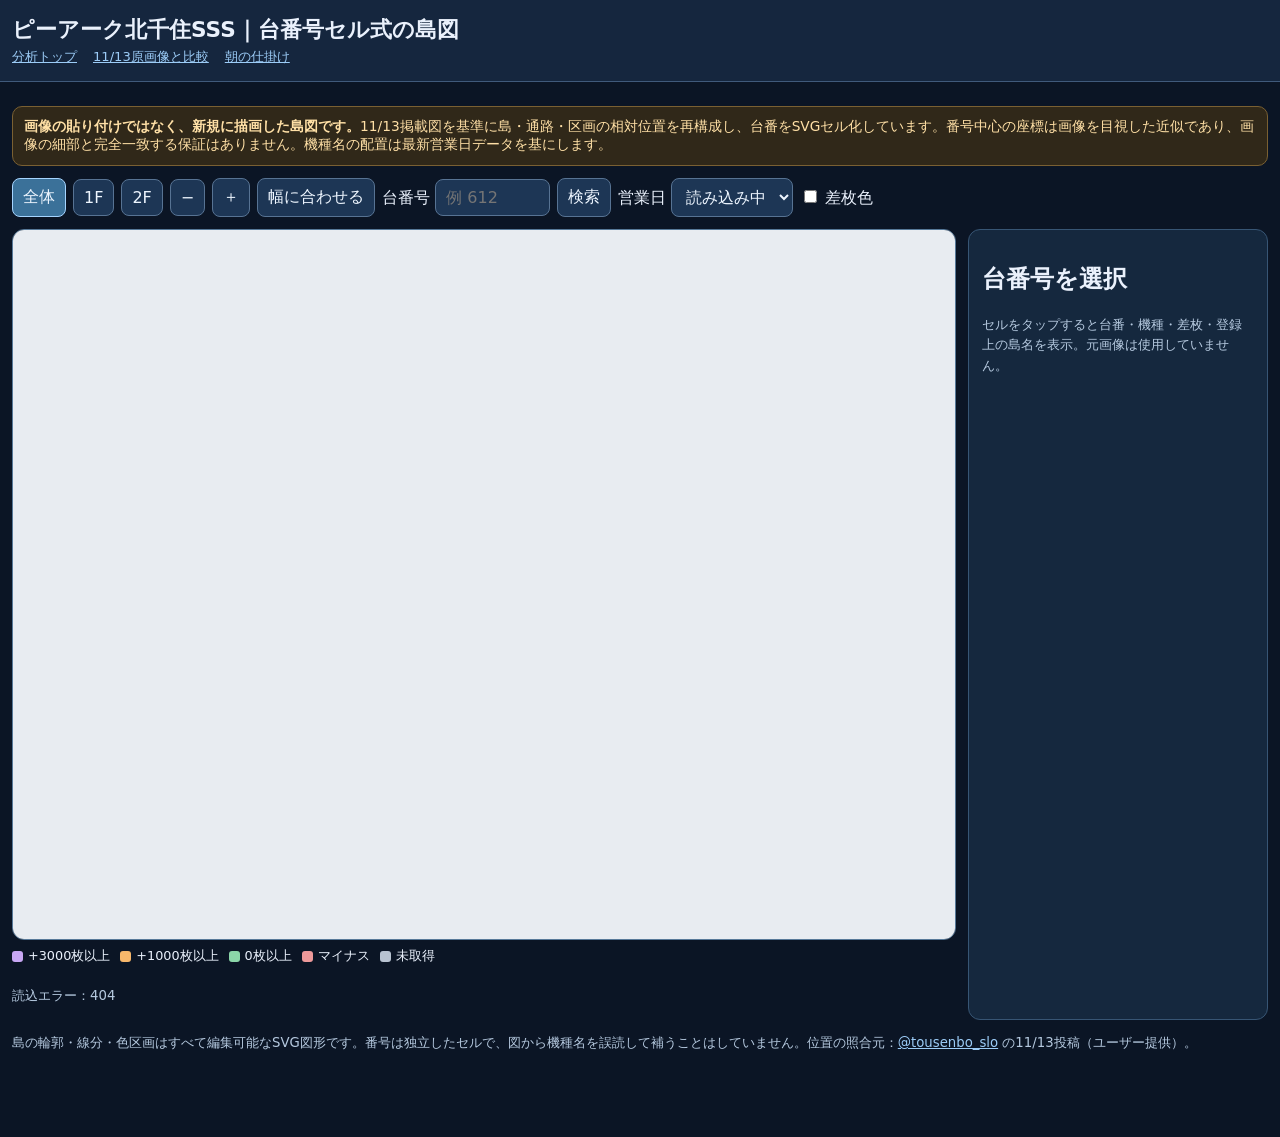
==== commit 8cd0f1a5: "Make redrawn independent-cell structural floor map the default, not the image copy" ====
--- a/public/floor-map.html
+++ b/public/floor-map.html
@@ -1 +1 @@
-<!doctype html><html lang="ja"><head><meta charset="utf-8"><meta name="viewport" content="width=device-width,initial-scale=1"><meta http-equiv="refresh" content="0;url=nov13-map.html"><title>北千住SSS 島図</title></head><body><p><a href="nov13-map.html">2026年11月13日掲載の島図を開く</a></p><script>location.replace("nov13-map.html"+location.search+location.hash)</script></body></html>+<!doctype html><html lang="ja"><head><meta charset="utf-8"><meta name="viewport" content="width=device-width,initial-scale=1"><meta http-equiv="refresh" content="0;url=structural-floor-map.html"><title>北千住SSS 島図</title></head><body><p><a href="structural-floor-map.html">11月13日参考図をもとに再構築したセル式島図を開く</a></p><script>location.replace("structural-floor-map.html"+location.search+location.hash)</script></body></html>
